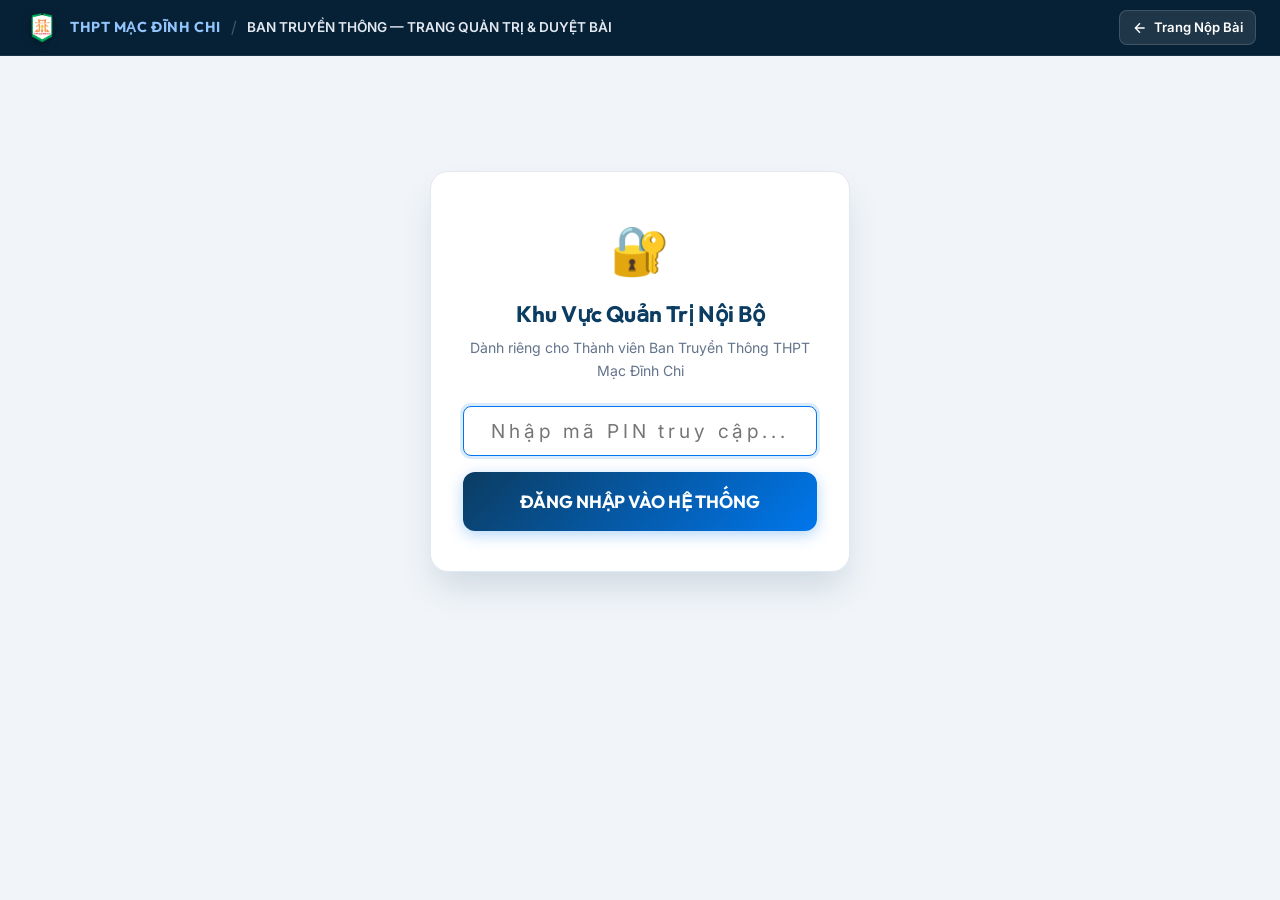
==== admin.html @ db074f3e "feat: nâng cấp bộ phân hệ Super Admin (Báo cáo thi đua tổ bộ môn, xuất Excel CSV, quản lý tải đội ng" ====
<!DOCTYPE html>
<html lang="vi">
<head>
  <meta charset="UTF-8">
  <meta name="viewport" content="width=device-width, initial-scale=1.0">
  <title>Quản Trị &amp; Kiểm Duyệt | Ban Truyền Thông THPT Mạc Đĩnh Chi</title>
  <meta name="description" content="Hệ thống quản lý, phân công và kiểm duyệt bài truyền thông trường THPT Mạc Đĩnh Chi">
  
  <!-- Google Fonts -->
  <link rel="preconnect" href="https://fonts.googleapis.com">
  <link rel="preconnect" href="https://fonts.gstatic.com" crossorigin>
  <link href="https://fonts.googleapis.com/css2?family=Inter:wght@400;500;600;700&family=Outfit:wght@500;600;700;800&display=swap" rel="stylesheet">
  
  <!-- Favicon -->
  <link rel="icon" type="image/png" href="LOGO.png">
  
  <!-- Stylesheet -->
  <link rel="stylesheet" href="css/style.css">
</head>
<body class="admin-body">

  <!-- Top Navigation Bar -->
  <nav class="top-nav-bar admin-nav">
    <div class="nav-container admin-nav-container">
      <div class="nav-brand-group">
        <img src="LOGO.png" alt="Logo THPT Mạc Đĩnh Chi" class="nav-logo">
        <span class="nav-school">THPT MẠC ĐĨNH CHI</span>
        <span class="nav-divider">/</span>
        <span class="nav-app-name">BAN TRUYỀN THÔNG — TRANG QUẢN TRỊ &amp; DUYỆT BÀI</span>
      </div>

      <div class="nav-actions">
        <div id="roleBadgeContainer" class="nav-role-badge"></div>
        <a href="index.html" class="nav-link-btn">
          <svg width="16" height="16" viewBox="0 0 24 24" fill="none" stroke="currentColor" stroke-width="2">
            <path d="M19 12H5M12 19l-7-7 7-7"/>
          </svg>
          <span>Trang Nộp Bài</span>
        </a>
        <button type="button" id="btnLogout" class="btn-logout" onclick="logoutAdmin()" style="display: none;">
          Đăng xuất
        </button>
      </div>
    </div>
  </nav>

  <!-- MÀN HÌNH KHÓA BẢO MẬT (PIN CODE) -->
  <div id="pinScreen" class="pin-screen">
    <div class="pin-card">
      <div class="pin-icon">🔐</div>
      <h2 class="pin-title">Khu Vực Quản Trị Nội Bộ</h2>
      <p class="pin-desc">Dành riêng cho Thành viên Ban Truyền Thông THPT Mạc Đĩnh Chi</p>
      
      <form id="pinForm" onsubmit="handlePinSubmit(event)">
        <div class="form-group">
          <input type="password" id="pinInput" class="custom-input pin-input" 
                 placeholder="Nhập mã PIN truy cập..." autofocus required>
        </div>
        <button type="submit" class="btn-primary" style="margin-top: 10px;">
          ĐĂNG NHẬP VÀO HỆ THỐNG
        </button>
      </form>
      <p id="pinError" class="pin-error" style="display: none;">Mã PIN không chính xác. Vui lòng thử lại!</p>
    </div>
  </div>

  <!-- MÀN HÌNH DASHBOARD QUẢN TRỊ (HIỆN KHI ĐÃ ĐĂNG NHẬP) -->
  <main id="adminDashboard" class="admin-main" style="display: none;">
    
    <!-- Thanh Chuyển Tab Phân Hệ Quản Trị (Super Admin Tabs) -->
    <div class="admin-header-bar">
      <div class="admin-welcome-box">
        <div class="admin-user-info">
          <span id="adminWelcomeTitle" class="admin-welcome-title">CHÀO MỪNG BAN QUẢN TRỊ BTT</span>
          <span id="adminWelcomeDesc" class="admin-welcome-desc">Hệ thống điều hành truyền thông nội bộ trường THPT Mạc Đĩnh Chi</span>
        </div>
      </div>

      <nav class="admin-tab-nav" aria-label="Các phân hệ quản trị">
        <button type="button" class="admin-tab-pill active" id="tabBtnTickets" onclick="switchAdminTab('tickets')">
          📋 Quản Lý Duyệt Bài
        </button>
        <button type="button" class="admin-tab-pill" id="tabBtnAnalytics" onclick="switchAdminTab('analytics')">
          📊 Báo Cáo &amp; Thi Đua Tổ Bộ Môn
        </button>
        <button type="button" class="admin-tab-pill" id="tabBtnTeam" onclick="switchAdminTab('team')">
          👥 Đội Ngũ BTT &amp; Phân Công
        </button>
        <button type="button" class="admin-tab-pill" id="tabBtnAudit" onclick="switchAdminTab('audit')">
          🛡️ Nhật Ký &amp; Sao Lưu Dữ Liệu
        </button>
      </nav>
    </div>

    <!-- VIEW 1: QUẢN LÝ BÀI VIẾT (TICKETS) -->
    <div id="viewTickets" class="admin-tab-view active">
      <!-- Header Thống Kê (Metric Cards) -->
      <section class="metrics-grid">
      <div class="metric-card">
        <div class="metric-icon bg-blue">📥</div>
        <div class="metric-data">
          <span class="metric-value" id="statTotal">0</span>
          <span class="metric-label">Tổng bài tiếp nhận</span>
        </div>
      </div>

      <div class="metric-card">
        <div class="metric-icon bg-amber">⏳</div>
        <div class="metric-data">
          <span class="metric-value" id="statReceived">0</span>
          <span class="metric-label">Mới nhận / Chờ duyệt</span>
        </div>
      </div>

      <div class="metric-card">
        <div class="metric-icon bg-red">⚠️</div>
        <div class="metric-data">
          <span class="metric-value" id="statRevision">0</span>
          <span class="metric-label">Yêu cầu sửa đổi</span>
        </div>
      </div>

      <div class="metric-card">
        <div class="metric-icon bg-green">✅</div>
        <div class="metric-data">
          <span class="metric-value" id="statApproved">0</span>
          <span class="metric-label">Đã duyệt / Đã đăng</span>
        </div>
      </div>
    </section>

    <!-- Toolbar: Tìm kiếm, Bộ lọc & Nút làm mới -->
    <section class="admin-toolbar">
      <div class="search-box">
        <svg width="18" height="18" viewBox="0 0 24 24" fill="none" stroke="currentColor" stroke-width="2">
          <circle cx="11" cy="11" r="8"></circle>
          <line x1="21" y1="21" x2="16.65" y2="16.65"></line>
        </svg>
        <input type="text" id="searchInput" class="search-input" 
               placeholder="Tìm kiếm theo mã bài (TT-...), tiêu đề sự kiện, người nộp..." 
               oninput="filterTickets()">
      </div>

      <div class="filter-group">
        <!-- Lọc trạng thái -->
        <select id="filterStatus" class="filter-select" onchange="filterTickets()">
          <option value="">Tất cả trạng thái</option>
          <option value="MỚI NHẬN">Mới nhận</option>
          <option value="ĐÃ PHÂN CÔNG">Đã phân công</option>
          <option value="ĐANG DUYỆT">Đang duyệt</option>
          <option value="YÊU CẦU">Yêu cầu chỉnh sửa</option>
          <option value="ĐÃ SỬA">Đã sửa – chờ duyệt</option>
          <option value="ĐÃ DUYỆT">Đã duyệt</option>
          <option value="ĐÃ LÊN LỊCH">Đã lên lịch</option>
          <option value="ĐÃ ĐĂNG">Đã đăng</option>
          <option value="TẠM DỪNG">Tạm dừng – chờ xác minh</option>
        </select>

        <!-- Lọc người duyệt -->
        <select id="filterHandler" class="filter-select" onchange="filterTickets()">
          <option value="">Tất cả người duyệt</option>
        </select>

        <!-- Nút Refresh -->
        <button type="button" class="btn-refresh" onclick="fetchTickets(true)" title="Tải lại dữ liệu">
          <svg width="16" height="16" viewBox="0 0 24 24" fill="none" stroke="currentColor" stroke-width="2">
            <polyline points="23 4 23 10 17 10"></polyline>
            <polyline points="1 20 1 14 7 14"></polyline>
            <path d="M3.51 9a9 9 0 0 1 14.85-3.36L23 10M1 14l4.64 4.36A9 9 0 0 0 20.49 15"></path>
          </svg>
          <span>Làm mới</span>
        </button>
      </div>
    </section>

    <!-- Bảng danh sách bài viết -->
    <section class="table-container">
      <div id="loadingIndicator" class="loading-state">
        <div class="spinner large"></div>
        <p>Đang tải dữ liệu từ Google Sheets Master Tracker...</p>
      </div>

      <div id="emptyState" class="empty-state" style="display: none;">
        <span class="empty-icon">📂</span>
        <h3>Không tìm thấy bài viết nào</h3>
        <p>Thử đổi từ khóa tìm kiếm hoặc bấm làm mới dữ liệu.</p>
      </div>

      <table id="ticketsTable" class="admin-table" style="display: none;">
        <thead>
          <tr>
            <th>MÃ BÀI</th>
            <th>NGÀY TIẾP NHẬN</th>
            <th>TỔ / ĐƠN VỊ NỘP</th>
            <th>TIÊU ĐỀ SỰ KIỆN</th>
            <th>NGƯỜI DUYỆT (BTT)</th>
            <th>TRẠNG THÁI</th>
            <th>LẦN SỬA</th>
            <th>THAO TÁC</th>
          </tr>
        </thead>
        <tbody id="ticketsTbody">
          <!-- Dữ liệu render động bằng Javascript -->
        </tbody>
      </table>
    </section>
    </div><!-- Kết thúc #viewTickets -->

    <!-- VIEW 2: BÁO CÁO & THI ĐUA TỔ CHUYÊN MÔN -->
    <section id="viewAnalytics" class="admin-tab-view" style="display: none;">
      <div class="view-header-bar">
        <div>
          <h2 class="view-heading">📊 Thống Kê &amp; Xếp Hạng Thi Đua Truyền Thông Các Tổ Chuyên Môn</h2>
          <p class="view-subheading">Tổng hợp thời gian thực phục vụ xếp loại thi đua tổ bộ môn và báo cáo Ban Giám Hiệu</p>
        </div>
        <div class="view-actions-group">
          <button type="button" class="btn-action-primary" onclick="exportTicketsToCSV()">
            📥 Xuất Báo Cáo Excel (CSV)
          </button>
          <button type="button" class="btn-action-outline" onclick="printAnalyticsReport()">
            🖨️ In Báo Cáo / Xuất PDF
          </button>
        </div>
      </div>

      <!-- KPI Summary Cards -->
      <div class="analytics-kpi-grid">
        <div class="kpi-card">
          <span class="kpi-icon">🏆</span>
          <div class="kpi-body">
            <span class="kpi-title">Đơn Vị Nộp Nhiều Nhất</span>
            <span id="kpiTopDept" class="kpi-number">-</span>
            <span id="kpiTopDeptCount" class="kpi-sub">- bài viết</span>
          </div>
        </div>
        <div class="kpi-card">
          <span class="kpi-icon">⚡</span>
          <div class="kpi-body">
            <span class="kpi-title">Tỷ Lệ Duyệt Thành Công</span>
            <span id="kpiApprovalRate" class="kpi-number">0%</span>
            <span class="kpi-sub">Đã duyệt &amp; Đã đăng</span>
          </div>
        </div>
        <div class="kpi-card">
          <span class="kpi-icon">⚠️</span>
          <div class="kpi-body">
            <span class="kpi-title">Tỷ Lệ Cần Sửa Đổi</span>
            <span id="kpiRevisionRate" class="kpi-number">0%</span>
            <span class="kpi-sub">Yêu cầu hoàn thiện lại</span>
          </div>
        </div>
        <div class="kpi-card">
          <span class="kpi-icon">🏫</span>
          <div class="kpi-body">
            <span class="kpi-title">Đơn Vị Đã Tham Gia</span>
            <span id="kpiActiveDepts" class="kpi-number">0 / 27</span>
            <span class="kpi-sub">Tổ bộ môn &amp; CLB</span>
          </div>
        </div>
      </div>

      <!-- Bảng Xếp Hạng Thi Đua Tổ Chuyên Môn -->
      <div class="table-container" style="margin-top: 1.5rem;">
        <div class="table-card-header">
          <h3 class="table-card-title">Bảng Xếp Hạng Đóng Góp Bài Viết Theo Tổ Bộ Môn &amp; Câu Lạc Bộ</h3>
          <span class="text-sm text-muted">Cập nhật tự động từ Master Tracker Google Sheets</span>
        </div>
        <table class="admin-table">
          <thead>
            <tr>
              <th style="width: 70px; text-align: center;">HẠNG</th>
              <th>TỔ CHUYÊN MÔN / ĐƠN VỊ / CLB</th>
              <th style="text-align: center;">TỔNG BÀI</th>
              <th style="text-align: center;">ĐÃ DUYỆT</th>
              <th style="text-align: center;">ĐANG DUYỆT</th>
              <th style="text-align: center;">CẦN SỬA</th>
              <th style="width: 220px;">TỶ TRỌNG ĐÓNG GÓP</th>
              <th style="text-align: center;">ĐÁNH GIÁ THI ĐUA</th>
            </tr>
          </thead>
          <tbody id="rankingTbody">
            <!-- Render động bằng JavaScript -->
          </tbody>
        </table>
      </div>
    </section>

    <!-- VIEW 3: ĐỘI NGŨ BTT & CÂN BẰNG TẢI (WORKLOAD) -->
    <section id="viewTeam" class="admin-tab-view" style="display: none;">
      <div class="view-header-bar">
        <div>
          <h2 class="view-heading">👥 Đội Ngũ Kiểm Duyệt &amp; Cân Bằng Tải Phân Công (BTT)</h2>
          <p class="view-subheading">Theo dõi số lượng bài viết đang thụ lý của 12 thành viên trong Ban Truyền Thông MDC</p>
        </div>
      </div>

      <div id="teamGrid" class="team-cards-grid">
        <!-- Render động bằng JavaScript -->
      </div>
    </section>

    <!-- VIEW 4: NHẬT KÝ HỆ THỐNG & AN TOÀN DỮ LIỆU -->
    <section id="viewAudit" class="admin-tab-view" style="display: none;">
      <div class="view-header-bar">
        <div>
          <h2 class="view-heading">🛡️ Trung Tâm Giám Sát Nhật Ký &amp; An Toàn Dữ Liệu</h2>
          <p class="view-subheading">Ghi nhận lịch sử thao tác kiểm duyệt và công cụ sao lưu dự phòng toàn bộ cơ sở dữ liệu</p>
        </div>
        <div class="view-actions-group">
          <button type="button" class="btn-action-primary" onclick="exportDatabaseJSON()">
            💾 Tải Toàn Bộ Database (JSON Backup)
          </button>
          <button type="button" class="btn-action-outline" onclick="clearAuditLogs()">
            🗑️ Xóa Nhật Ký Cũ
          </button>
        </div>
      </div>

      <div class="audit-info-banner">
        <span class="banner-icon">💡</span>
        <div class="banner-text">
          <strong>An toàn dữ liệu 100%:</strong> Toàn bộ dữ liệu bài viết và tệp đính kèm được tự động lưu trữ trên Google Drive &amp; Google Sheets của nhà trường. Thầy Tín có thể bấm <strong>"Tải Toàn Bộ Database (JSON Backup)"</strong> bất kỳ lúc nào để lưu trữ bản snapshot ngoại tuyến về máy tính cá nhân.
        </div>
      </div>

      <div class="table-container" style="margin-top: 1.5rem;">
        <div class="table-card-header">
          <h3 class="table-card-title">Nhật Ký Thao Tác Hệ Thống (Audit Trail)</h3>
          <span class="text-sm text-muted">Lưu vết các hành động duyệt bài, phân công và gửi email phản hồi</span>
        </div>
        <table class="admin-table">
          <thead>
            <tr>
              <th style="width: 170px;">THỜI GIAN</th>
              <th style="width: 170px;">NGƯỜI THAO TÁC</th>
              <th style="width: 190px;">HÀNH ĐỘNG</th>
              <th style="width: 140px;">MÃ BÀI</th>
              <th>CHI TIẾT THAO TÁC</th>
            </tr>
          </thead>
          <tbody id="auditTbody">
            <!-- Render động bằng JavaScript -->
          </tbody>
        </table>
      </div>
    </section>

  </main>

  <!-- MODAL / DRAWER CHI TIẾT & KIỂM DUYỆT BÀI -->
  <div id="reviewModal" class="modal-overlay" style="display: none;">
    <div class="modal-card review-modal-card">
      <div class="modal-header">
        <div class="modal-title-group">
          <span id="modalTicketCode" class="modal-ticket-badge">TT-2026-0001</span>
          <h2 id="modalEventName" class="modal-review-title">Tiêu đề bài viết</h2>
        </div>
        <button type="button" class="btn-close-modal" onclick="closeReviewModal()">&times;</button>
      </div>

      <div class="review-modal-body">
        
        <!-- Cột trái: Thông tin bài nộp -->
        <div class="review-col info-col">
          <h3 class="col-heading">Thông Tin Bài Nộp</h3>
          
          <div class="info-item">
            <span class="info-label">Tổ / Đơn vị:</span>
            <span id="infoDept" class="info-value">Tổ Toán</span>
          </div>

          <div class="info-item">
            <span class="info-label">Người nộp:</span>
            <span id="infoSubmitter" class="info-value">Thầy Đoàn Minh Tâm</span>
          </div>

          <div class="info-item">
            <span class="info-label">Liên hệ:</span>
            <span id="infoContact" class="info-value">090xxxxxxx • email@...</span>
          </div>

          <div class="info-item">
            <span class="info-label">Phân loại:</span>
            <span id="infoCategory" class="info-value">Hoạt động chuyên môn</span>
          </div>

          <div class="info-item">
            <span class="info-label">Ngày nộp:</span>
            <span id="infoTimestamp" class="info-value">2026-09-23 08:30</span>
          </div>

          <!-- Nút mở Folder Drive -->
          <div class="drive-access-card">
            <span class="drive-card-title">📁 Kho Tư Liệu (Google Drive):</span>
            <a id="linkDriveFolder" href="#" target="_blank" class="btn-drive-open">
              MỞ THƯ MỤC DRIVE CỦA BÀI VIẾT ↗
            </a>
          </div>

          <!-- Caption đề xuất -->
          <div class="caption-view-box">
            <div class="caption-header">
              <span class="caption-title">Nội dung Caption đề xuất:</span>
              <button type="button" class="btn-copy-sm" onclick="copyCaptionText()">Sao chép</button>
            </div>
            <textarea id="infoCaption" class="caption-display" readonly></textarea>
          </div>
        </div>

        <!-- Cột phải: Form cập nhật của Ban Truyền Thông -->
        <div class="review-col action-col">
          <h3 class="col-heading">Cập Nhật Trạng Thái &amp; Phân Công (BTT)</h3>
          
          <form id="updateTicketForm" onsubmit="handleUpdateTicket(event)">
            <!-- Phân công người duyệt -->
            <div class="form-group">
              <label for="updateHandler" class="input-label">Người Phụ Trách Kiểm Duyệt (BTT)</label>
              <select id="updateHandler" class="custom-select">
                <option value="">-- Chưa phân công --</option>
              </select>
            </div>

            <!-- Cập nhật trạng thái -->
            <div class="form-group">
              <label for="updateStatus" class="input-label">Trạng Thái Quy Trình</label>
              <select id="updateStatus" class="custom-select" onchange="handleStatusChangeInModal()">
                <option value="MỚI NHẬN">MỚI NHẬN</option>
                <option value="ĐÃ PHÂN CÔNG">ĐÃ PHÂN CÔNG</option>
                <option value="ĐANG DUYỆT">ĐANG DUYỆT</option>
                <option value="YÊU CẦU CHỈNH SỬA">YÊU CẦU CHỈNH SỬA</option>
                <option value="ĐÃ SỬA – CHỜ DUYỆT">ĐÃ SỬA – CHỜ DUYỆT</option>
                <option value="ĐÃ DUYỆT">ĐÃ DUYỆT</option>
                <option value="ĐÃ LÊN LỊCH">ĐÃ LÊN LỊCH</option>
                <option value="ĐÃ ĐĂNG">ĐÃ ĐĂNG</option>
                <option value="TẠM DỪNG – CHỜ XÁC MINH">TẠM DỪNG – CHỜ XÁC MINH</option>
              </select>
            </div>

            <!-- Cảnh báo sửa đổi nếu > 2 lần -->
            <div id="revisionAlert" class="revision-alert" style="display: none;">
              ⚠️ <strong>Cảnh báo:</strong> Bài viết này đã sửa đổi <span id="revCountNum">0</span> lần. Theo quy chế BTT: nếu sửa quá 2 lần sẽ tính Không đảm bảo chất lượng!
            </div>

            <!-- Lý do yêu cầu sửa / Ghi chú phản hồi -->
            <div class="form-group">
              <label for="updateFeedback" class="input-label">Ghi Chú Phản Hồi / Nhận Xét (Gửi người nộp)</label>
              <textarea id="updateFeedback" rows="3" class="custom-textarea" 
                        placeholder="Nhập nội dung phản hồi, các điểm cần chỉnh sửa hoặc lời nhắn gửi giáo viên/học sinh..."></textarea>
            </div>

            <!-- Hộp tùy chọn Tự động gửi Email trực tiếp từ Web -->
            <div class="email-action-box">
              <div class="email-toggle-header">
                <label class="email-checkbox-label" for="chkSendEmail">
                  <input type="checkbox" id="chkSendEmail" checked>
                  <span>Tự động gửi email thông báo khi lưu</span>
                </label>
                <button type="button" id="btnSendDirectEmail" class="btn-send-email-direct" onclick="handleSendDirectEmail()">
                  ✉️ Gửi Email Ngay
                </button>
              </div>
              <div id="emailTargetInfo" class="email-target-info">
                Gửi tới: <strong id="previewSubmitterEmail">Đang kiểm tra email...</strong>
              </div>
            </div>

            <!-- Kênh xuất bản -->
            <div class="form-group">
              <label for="updateChannel" class="input-label">Kênh Xuất Bản</label>
              <input type="text" id="updateChannel" class="custom-input" placeholder="Fanpage THPT Mạc Đĩnh Chi, Web trường...">
            </div>

            <!-- Link bài đăng (sau khi đăng) -->
            <div class="form-group">
              <label for="updatePostUrl" class="input-label">Link Bài Đăng Thực Tế (Nếu đã đăng)</label>
              <input type="url" id="updatePostUrl" class="custom-input" placeholder="https://facebook.com/...">
            </div>

            <div class="modal-footer-btns">
              <button type="submit" id="btnSaveUpdate" class="btn-primary">
                <span id="btnSaveText">LƯU CẬP NHẬT DỮ LIỆU</span>
                <div id="saveSpinner" class="spinner" style="display: none;"></div>
              </button>
              <button type="button" class="btn-secondary" onclick="closeReviewModal()">Đóng</button>
            </div>
          </form>
        </div>

      </div>
    </div>
  </div>

  <!-- Scripts -->
  <script src="js/config.js"></script>
  <script src="js/admin.js"></script>
</body>
</html>
---- css/style.css ----
/* ==========================================================================
   HỆ THỐNG TRUYỀN THÔNG NỘI BỘ - THPT MẠC ĐĨNH CHI
   Design System & Styling
   ========================================================================== */

:root {
  --primary-color: #0b3c61;
  --primary-hover: #072a45;
  --secondary-color: #0077ed;
  --accent-gold: #e5a93c;
  --accent-gold-light: #fff8e6;
  
  --bg-gradient: linear-gradient(135deg, #f4f7fb 0%, #e9eef5 100%);
  --surface-card: #ffffff;
  --surface-subtle: #f8fafc;
  --border-color: #e2e8f0;
  --border-focus: #0077ed;
  
  --text-main: #1e293b;
  --text-muted: #64748b;
  --text-white: #ffffff;
  
  --success-color: #10b981;
  --success-bg: #ecfdf5;
  --danger-color: #ef4444;
  
  --shadow-sm: 0 1px 3px rgba(0, 0, 0, 0.05);
  --shadow-md: 0 4px 6px -1px rgba(0, 0, 0, 0.08), 0 2px 4px -2px rgba(0, 0, 0, 0.05);
  --shadow-lg: 0 10px 25px -3px rgba(11, 60, 97, 0.1), 0 4px 6px -4px rgba(11, 60, 97, 0.05);
  --shadow-xl: 0 20px 35px -5px rgba(11, 60, 97, 0.15);
  
  --radius-sm: 8px;
  --radius-md: 12px;
  --radius-lg: 18px;
  --radius-full: 9999px;
  
  --transition: all 0.25s cubic-bezier(0.4, 0, 0.2, 1);
}

/* Reset & Base */
*, *::before, *::after {
  box-sizing: border-box;
  margin: 0;
  padding: 0;
}

body {
  font-family: 'Inter', -apple-system, BlinkMacSystemFont, sans-serif;
  background: var(--bg-gradient);
  color: var(--text-main);
  line-height: 1.6;
  min-height: 100vh;
  display: flex;
  flex-direction: column;
}

/* ==========================================================================
   Header / Hero Banner
   ========================================================================== */
.hero-header {
  background: linear-gradient(135deg, #072a45 0%, #0b3c61 50%, #115383 100%);
  color: var(--text-white);
  padding: 3rem 1.5rem 4rem;
  text-align: center;
  position: relative;
  overflow: hidden;
  box-shadow: 0 4px 20px rgba(7, 42, 69, 0.25);
}

.hero-header::after {
  content: "";
  position: absolute;
  bottom: 0;
  left: 0;
  right: 0;
  height: 24px;
  background: #f4f7fb;
  border-radius: 24px 24px 0 0;
}

.header-container {
  max-width: 800px;
  margin: 0 auto;
  position: relative;
  z-index: 1;
}

.brand-badge {
  display: inline-flex;
  align-items: center;
  gap: 8px;
  background: rgba(255, 255, 255, 0.12);
  backdrop-filter: blur(8px);
  padding: 6px 16px;
  border-radius: var(--radius-full);
  font-size: 0.8rem;
  font-weight: 600;
  letter-spacing: 0.05em;
  color: #fce7b2;
  margin-bottom: 1rem;
  border: 1px solid rgba(255, 255, 255, 0.15);
}

.pulse-dot {
  width: 8px;
  height: 8px;
  background: #10b981;
  border-radius: 50%;
  box-shadow: 0 0 0 0 rgba(16, 185, 129, 0.7);
  animation: pulseAnimation 2s infinite;
}

@keyframes pulseAnimation {
  0% { transform: scale(0.95); box-shadow: 0 0 0 0 rgba(16, 185, 129, 0.7); }
  70% { transform: scale(1); box-shadow: 0 0 0 8px rgba(16, 185, 129, 0); }
  100% { transform: scale(0.95); box-shadow: 0 0 0 0 rgba(16, 185, 129, 0); }
}

.school-title {
  font-family: 'Outfit', sans-serif;
  font-size: 2.2rem;
  font-weight: 800;
  letter-spacing: -0.02em;
  margin-bottom: 0.4rem;
  text-shadow: 0 2px 4px rgba(0,0,0,0.2);
}

.portal-subtitle {
  font-size: 1.15rem;
  font-weight: 500;
  opacity: 0.95;
  margin-bottom: 0.8rem;
  color: #e0ecf8;
}

.motto-tag {
  display: inline-block;
  font-size: 0.9rem;
  font-weight: 600;
  color: var(--accent-gold);
  background: rgba(0, 0, 0, 0.2);
  padding: 4px 14px;
  border-radius: var(--radius-full);
}

/* ==========================================================================
   Main Form Container
   ========================================================================== */
.main-content {
  flex: 1;
  max-width: 840px;
  width: 100%;
  margin: -1.5rem auto 3rem;
  padding: 0 1rem;
  position: relative;
  z-index: 2;
}

.form-wrapper {
  display: flex;
  flex-direction: column;
  gap: 1.5rem;
}

/* Role Selector (Segmented control) */
.role-selector-card {
  background: var(--surface-card);
  border-radius: var(--radius-lg);
  padding: 1.25rem 1.5rem;
  box-shadow: var(--shadow-lg);
  border: 1px solid var(--border-color);
}

.section-label {
  display: block;
  font-size: 0.75rem;
  font-weight: 700;
  letter-spacing: 0.06em;
  color: var(--text-muted);
  margin-bottom: 0.75rem;
}

.segmented-control {
  display: grid;
  grid-template-columns: 1fr 1fr;
  gap: 12px;
}

.tab-btn {
  display: flex;
  align-items: center;
  gap: 12px;
  padding: 1rem 1.25rem;
  background: var(--surface-subtle);
  border: 2px solid transparent;
  border-radius: var(--radius-md);
  cursor: pointer;
  transition: var(--transition);
  text-align: left;
}

.tab-btn:hover {
  background: #edf2f7;
  transform: translateY(-1px);
}

.tab-btn.active {
  background: #eef6fc;
  border-color: var(--secondary-color);
  box-shadow: 0 4px 12px rgba(0, 119, 237, 0.15);
}

.tab-icon {
  font-size: 1.8rem;
  line-height: 1;
}

.tab-info {
  display: flex;
  flex-direction: column;
}

.tab-title {
  font-family: 'Outfit', sans-serif;
  font-weight: 700;
  font-size: 1rem;
  color: var(--primary-color);
}

.tab-desc {
  font-size: 0.8rem;
  color: var(--text-muted);
}

/* Main Form Elements */
.submission-form {
  display: flex;
  flex-direction: column;
  gap: 1.5rem;
}

.form-section {
  background: var(--surface-card);
  border-radius: var(--radius-lg);
  padding: 2rem;
  box-shadow: var(--shadow-md);
  border: 1px solid var(--border-color);
}

.legend-title {
  display: flex;
  align-items: center;
  gap: 10px;
  font-family: 'Outfit', sans-serif;
  font-size: 1.2rem;
  font-weight: 700;
  color: var(--primary-color);
  margin-bottom: 1.5rem;
  width: 100%;
  border-bottom: 2px solid var(--border-color);
  padding-bottom: 0.75rem;
}

.step-num {
  width: 28px;
  height: 28px;
  background: var(--secondary-color);
  color: var(--text-white);
  border-radius: 50%;
  display: flex;
  align-items: center;
  justify-content: center;
  font-size: 0.9rem;
  font-weight: 700;
}

.form-grid {
  display: grid;
  gap: 1.25rem;
}

.grid-2 {
  grid-template-columns: 1fr 1fr;
}

.form-group {
  display: flex;
  flex-direction: column;
  gap: 6px;
  margin-bottom: 1rem;
}

.form-group:last-child {
  margin-bottom: 0;
}

.input-label {
  font-size: 0.88rem;
  font-weight: 600;
  color: #334155;
}

.input-label.required::after {
  content: " *";
  color: var(--danger-color);
}

.label-row {
  display: flex;
  justify-content: space-between;
  align-items: baseline;
}

.help-hint {
  font-size: 0.78rem;
  color: var(--text-muted);
  font-style: italic;
}

.custom-input,
.custom-select,
.custom-textarea {
  width: 100%;
  padding: 0.75rem 1rem;
  font-size: 0.95rem;
  font-family: inherit;
  border: 1.5px solid var(--border-color);
  border-radius: var(--radius-sm);
  background: var(--surface-card);
  color: var(--text-main);
  transition: var(--transition);
}

.custom-input:focus,
.custom-select:focus,
.custom-textarea:focus {
  outline: none;
  border-color: var(--secondary-color);
  box-shadow: 0 0 0 3px rgba(0, 119, 237, 0.15);
}

.custom-textarea {
  resize: vertical;
  min-height: 110px;
}

/* ==========================================================================
   Upload Area (Drag & Drop)
   ========================================================================== */
.drop-zone {
  border: 2px dashed #93c5fd;
  background: #f8fafc;
  border-radius: var(--radius-md);
  padding: 2.5rem 1.5rem;
  text-align: center;
  cursor: pointer;
  transition: var(--transition);
}

.drop-zone:hover,
.drop-zone.dragover {
  border-color: var(--secondary-color);
  background: #eff6ff;
  transform: scale(1.005);
}

.drop-icon {
  color: var(--secondary-color);
  margin-bottom: 0.75rem;
}

.drop-title {
  font-family: 'Outfit', sans-serif;
  font-size: 1.1rem;
  font-weight: 700;
  color: var(--primary-color);
  margin-bottom: 0.25rem;
}

.drop-subtitle {
  font-size: 0.9rem;
  color: var(--text-muted);
  margin-bottom: 0.5rem;
}

.highlight-browse {
  color: var(--secondary-color);
  font-weight: 600;
  text-decoration: underline;
}

.drop-note {
  font-size: 0.8rem;
  color: #94a3b8;
}

/* File Previews */
.file-list-grid {
  display: grid;
  grid-template-columns: repeat(auto-fill, minmax(130px, 1fr));
  gap: 12px;
  margin-top: 1.25rem;
}

.file-preview-card {
  position: relative;
  background: var(--surface-card);
  border: 1px solid var(--border-color);
  border-radius: var(--radius-sm);
  padding: 8px;
  display: flex;
  flex-direction: column;
  align-items: center;
  text-align: center;
  box-shadow: var(--shadow-sm);
}

.file-thumbnail {
  width: 100%;
  height: 80px;
  object-fit: cover;
  border-radius: 4px;
  background: #f1f5f9;
}

.file-icon-placeholder {
  width: 100%;
  height: 80px;
  display: flex;
  align-items: center;
  justify-content: center;
  background: #f1f5f9;
  border-radius: 4px;
  font-size: 1.8rem;
}

.file-name-truncate {
  font-size: 0.75rem;
  font-weight: 600;
  margin-top: 6px;
  width: 100%;
  white-space: nowrap;
  overflow: hidden;
  text-overflow: ellipsis;
}

.file-size-tag {
  font-size: 0.68rem;
  color: var(--text-muted);
}

.btn-remove-file {
  position: absolute;
  top: -6px;
  right: -6px;
  width: 22px;
  height: 22px;
  background: var(--danger-color);
  color: white;
  border: none;
  border-radius: 50%;
  cursor: pointer;
  display: flex;
  align-items: center;
  justify-content: center;
  font-size: 12px;
  font-weight: bold;
  box-shadow: var(--shadow-sm);
  transition: var(--transition);
}

.btn-remove-file:hover {
  transform: scale(1.15);
}

/* ==========================================================================
   Submit Button & Action
   ========================================================================== */
.submit-wrapper {
  text-align: center;
  margin-top: 0.5rem;
}

.btn-primary {
  width: 100%;
  padding: 1.1rem 2rem;
  background: linear-gradient(135deg, #0b3c61 0%, #0077ed 100%);
  color: var(--text-white);
  border: none;
  border-radius: var(--radius-md);
  font-family: 'Outfit', sans-serif;
  font-size: 1.1rem;
  font-weight: 700;
  cursor: pointer;
  box-shadow: 0 4px 15px rgba(0, 119, 237, 0.3);
  transition: var(--transition);
  display: flex;
  align-items: center;
  justify-content: center;
  gap: 10px;
}

.btn-primary:hover {
  background: linear-gradient(135deg, #072a45 0%, #005bb5 100%);
  transform: translateY(-2px);
  box-shadow: 0 8px 25px rgba(0, 119, 237, 0.4);
}

.btn-primary:active {
  transform: translateY(0);
}

.submit-disclaimer {
  font-size: 0.8rem;
  color: var(--text-muted);
  margin-top: 0.75rem;
}

/* ==========================================================================
   Modals (Success & Progress)
   ========================================================================== */
.modal-overlay {
  position: fixed;
  top: 0;
  left: 0;
  right: 0;
  bottom: 0;
  background: rgba(15, 23, 42, 0.7);
  backdrop-filter: blur(6px);
  display: flex;
  align-items: center;
  justify-content: center;
  z-index: 999;
  padding: 1rem;
  animation: fadeIn 0.3s ease;
}

.modal-card {
  background: var(--surface-card);
  border-radius: var(--radius-lg);
  max-width: 520px;
  width: 100%;
  padding: 2.5rem 2rem;
  text-align: center;
  box-shadow: var(--shadow-xl);
  animation: slideUp 0.3s ease;
}

@keyframes fadeIn {
  from { opacity: 0; }
  to { opacity: 1; }
}

@keyframes slideUp {
  from { transform: translateY(20px); opacity: 0; }
  to { transform: translateY(0); opacity: 1; }
}

/* Checkmark Animation */
.success-icon-wrap {
  width: 68px;
  height: 68px;
  margin: 0 auto 1.25rem;
}

.checkmark {
  width: 68px;
  height: 68px;
  border-radius: 50%;
  display: block;
  stroke-width: 3;
  stroke: var(--success-color);
  stroke-miterlimit: 10;
  box-shadow: inset 0 0 0 var(--success-color);
  animation: fill .4s ease-in-out .4s forwards, scale .3s ease-in-out .9s both;
}

.checkmark-circle {
  stroke-dasharray: 166;
  stroke-dashoffset: 166;
  stroke-width: 3;
  stroke-miterlimit: 10;
  stroke: var(--success-color);
  fill: none;
  animation: stroke 0.6s cubic-bezier(0.65, 0, 0.45, 1) forwards;
}

.checkmark-check {
  transform-origin: 50% 50%;
  stroke-dasharray: 48;
  stroke-dashoffset: 48;
  animation: stroke 0.3s cubic-bezier(0.65, 0, 0.45, 1) 0.8s forwards;
}

@keyframes stroke { 100% { stroke-dashoffset: 0; } }
@keyframes scale { 0%, 100% { transform: none; } 50% { transform: scale3d(1.1, 1.1, 1); } }
@keyframes fill { 100% { box-shadow: inset 0 0 0 30px #ecfdf5; } }

.modal-title {
  font-family: 'Outfit', sans-serif;
  font-size: 1.6rem;
  font-weight: 800;
  color: var(--primary-color);
  margin-bottom: 0.5rem;
}

.modal-desc {
  font-size: 0.95rem;
  color: var(--text-muted);
  margin-bottom: 1.5rem;
}

/* Ticket Card in Modal */
.ticket-badge-card {
  background: linear-gradient(135deg, #f0f7ff 0%, #e0effe 100%);
  border: 2px dashed #93c5fd;
  border-radius: var(--radius-md);
  padding: 1.25rem;
  margin-bottom: 1.5rem;
}

.ticket-label {
  display: block;
  font-size: 0.75rem;
  font-weight: 700;
  letter-spacing: 0.08em;
  color: #0369a1;
  margin-bottom: 6px;
}

.ticket-code-row {
  display: flex;
  align-items: center;
  justify-content: center;
  gap: 12px;
}

.ticket-code {
  font-family: 'Outfit', sans-serif;
  font-size: 1.8rem;
  font-weight: 800;
  color: #0b3c61;
  letter-spacing: 0.04em;
}

.btn-copy {
  display: inline-flex;
  align-items: center;
  gap: 6px;
  background: var(--surface-card);
  border: 1px solid #93c5fd;
  border-radius: var(--radius-sm);
  padding: 6px 12px;
  font-size: 0.8rem;
  font-weight: 600;
  color: #0284c7;
  cursor: pointer;
  transition: var(--transition);
}

.btn-copy:hover {
  background: #e0f2fe;
}

.ticket-instruction {
  font-size: 0.78rem;
  color: var(--text-muted);
  margin-top: 8px;
}

/* Summary Details */
.summary-details {
  background: var(--surface-subtle);
  border-radius: var(--radius-sm);
  padding: 1rem;
  margin-bottom: 1.5rem;
  text-align: left;
}

.detail-row {
  display: flex;
  justify-content: space-between;
  padding: 6px 0;
  font-size: 0.88rem;
  border-bottom: 1px solid #f1f5f9;
}

.detail-row:last-child {
  border-bottom: none;
}

.detail-key {
  color: var(--text-muted);
}

.detail-val {
  font-weight: 600;
  color: var(--text-main);
}

.badge-status {
  background: #e0f2fe;
  color: #0369a1;
  padding: 2px 8px;
  border-radius: 4px;
  font-size: 0.8rem;
}

.link-drive {
  color: var(--secondary-color);
  text-decoration: none;
}

.link-drive:hover {
  text-decoration: underline;
}

.btn-secondary {
  width: 100%;
  padding: 0.9rem 1.5rem;
  background: var(--surface-subtle);
  border: 1.5px solid var(--border-color);
  border-radius: var(--radius-md);
  font-size: 0.95rem;
  font-weight: 600;
  color: var(--text-main);
  cursor: pointer;
  transition: var(--transition);
}

.btn-secondary:hover {
  background: #e2e8f0;
}

/* Progress Modal */
.progress-card {
  max-width: 440px;
}

.spinner {
  width: 24px;
  height: 24px;
  border: 3px solid rgba(255, 255, 255, 0.3);
  border-top-color: white;
  border-radius: 50%;
  animation: spin 0.8s linear infinite;
}

.spinner.large {
  width: 50px;
  height: 50px;
  border-width: 4px;
  border-color: #e2e8f0;
  border-top-color: var(--secondary-color);
  margin: 0 auto 1.5rem;
}

@keyframes spin {
  to { transform: rotate(360deg); }
}

.progress-title {
  font-family: 'Outfit', sans-serif;
  font-size: 1.2rem;
  font-weight: 700;
  color: var(--primary-color);
  margin-bottom: 0.4rem;
}

.progress-subtitle {
  font-size: 0.88rem;
  color: var(--text-muted);
  margin-bottom: 1.25rem;
}

.progress-bar-bg {
  width: 100%;
  height: 10px;
  background: #e2e8f0;
  border-radius: var(--radius-full);
  overflow: hidden;
  margin-bottom: 0.5rem;
}

.progress-bar-fill {
  height: 100%;
  background: linear-gradient(90deg, #0077ed, #10b981);
  border-radius: var(--radius-full);
  transition: width 0.3s ease;
}

.progress-percent {
  font-size: 0.85rem;
  font-weight: 700;
  color: var(--secondary-color);
}

/* ==========================================================================
   Footer
   ========================================================================== */
.site-footer {
  background: #072a45;
  color: #94a3b8;
  padding: 2rem 1rem;
  text-align: center;
  font-size: 0.85rem;
  margin-top: auto;
}

.footer-container {
  max-width: 800px;
  margin: 0 auto;
  display: flex;
  flex-direction: column;
  gap: 4px;
}

.site-footer strong {
  color: #f1f5f9;
}

.copyright {
  font-size: 0.75rem;
  color: #64748b;
  margin-top: 6px;
}

/* ==========================================================================
   Responsive Adjustments
   ========================================================================== */
@media (max-width: 640px) {
  .hero-header {
    padding: 2.2rem 1rem 3rem;
  }
  
  .school-title {
    font-size: 1.6rem;
  }
  
  .portal-subtitle {
    font-size: 0.98rem;
  }
  
  .segmented-control {
    grid-template-columns: 1fr;
  }
  
  .grid-2 {
    grid-template-columns: 1fr;
  }
  
  .form-section {
    padding: 1.25rem;
  }
  
  .drop-zone {
    padding: 1.8rem 1rem;
  }
}

/* ==========================================================================
   Top Navigation Bar
   ========================================================================== */
.top-nav-bar {
  background: #062035;
  color: #e2e8f0;
  border-bottom: 1px solid rgba(255, 255, 255, 0.08);
  padding: 0.6rem 1.5rem;
}

.nav-container {
  max-width: 1200px;
  margin: 0 auto;
  display: flex;
  justify-content: space-between;
  align-items: center;
}

.nav-brand-wrap {
  display: flex;
  align-items: center;
  gap: 10px;
}

.nav-logo {
  width: 36px;
  height: 36px;
  object-fit: contain;
  flex-shrink: 0;
  filter: drop-shadow(0 2px 4px rgba(0, 0, 0, 0.25));
}

.nav-school {
  font-family: 'Outfit', sans-serif;
  font-weight: 700;
  font-size: 0.9rem;
  letter-spacing: 0.04em;
  color: #93c5fd;
}

.nav-admin-btn, .nav-link-btn {
  display: inline-flex;
  align-items: center;
  gap: 6px;
  background: rgba(255, 255, 255, 0.1);
  color: #ffffff;
  padding: 6px 12px;
  border-radius: var(--radius-sm);
  font-size: 0.82rem;
  font-weight: 600;
  text-decoration: none;
  border: 1px solid rgba(255, 255, 255, 0.15);
  transition: var(--transition);
}

.nav-admin-btn:hover, .nav-link-btn:hover {
  background: rgba(255, 255, 255, 0.2);
  transform: translateY(-1px);
}

/* ==========================================================================
   Admin Dashboard Layout
   ========================================================================== */
.admin-body {
  background: #f1f5f9;
}

.admin-nav-container {
  max-width: 1300px;
}

.nav-brand-group {
  display: flex;
  align-items: center;
  gap: 10px;
}

.nav-divider {
  color: #475569;
}

.nav-app-name {
  font-size: 0.85rem;
  font-weight: 600;
  color: #e2e8f0;
}

.nav-actions {
  display: flex;
  align-items: center;
  gap: 10px;
}

.btn-logout {
  background: transparent;
  border: 1px solid #ef4444;
  color: #ef4444;
  padding: 5px 12px;
  border-radius: var(--radius-sm);
  font-size: 0.8rem;
  font-weight: 600;
  cursor: pointer;
  transition: var(--transition);
}

.btn-logout:hover {
  background: #ef4444;
  color: white;
}

.admin-main {
  max-width: 1300px;
  margin: 1.5rem auto 3rem;
  padding: 0 1.25rem;
  width: 100%;
}

/* PIN Screen */
.pin-screen {
  min-height: 70vh;
  display: flex;
  align-items: center;
  justify-content: center;
  padding: 1.5rem;
}

.pin-card {
  background: white;
  border-radius: var(--radius-lg);
  max-width: 420px;
  width: 100%;
  padding: 2.5rem 2rem;
  text-align: center;
  box-shadow: var(--shadow-xl);
  border: 1px solid var(--border-color);
}

.pin-icon {
  font-size: 3rem;
  margin-bottom: 0.5rem;
}

.pin-title {
  font-family: 'Outfit', sans-serif;
  font-size: 1.4rem;
  font-weight: 700;
  color: var(--primary-color);
  margin-bottom: 0.3rem;
}

.pin-desc {
  font-size: 0.88rem;
  color: var(--text-muted);
  margin-bottom: 1.5rem;
}

.pin-input {
  text-align: center;
  font-size: 1.2rem;
  letter-spacing: 0.2em;
}

.pin-error {
  color: var(--danger-color);
  font-size: 0.85rem;
  font-weight: 600;
  margin-top: 0.75rem;
}

/* Metrics Grid */
.metrics-grid {
  display: grid;
  grid-template-columns: repeat(auto-fit, minmax(220px, 1fr));
  gap: 1rem;
  margin-bottom: 1.5rem;
}

.metric-card {
  background: white;
  border-radius: var(--radius-md);
  padding: 1.25rem;
  display: flex;
  align-items: center;
  gap: 1rem;
  border: 1px solid var(--border-color);
  box-shadow: var(--shadow-sm);
  transition: var(--transition);
}

.metric-card:hover {
  transform: translateY(-2px);
  box-shadow: var(--shadow-md);
}

.metric-icon {
  width: 48px;
  height: 48px;
  border-radius: var(--radius-sm);
  display: flex;
  align-items: center;
  justify-content: center;
  font-size: 1.5rem;
}

.bg-blue { background: #e0f2fe; }
.bg-amber { background: #fef3c7; }
.bg-red { background: #fee2e2; }
.bg-green { background: #dcfce7; }

.metric-data {
  display: flex;
  flex-direction: column;
}

.metric-value {
  font-family: 'Outfit', sans-serif;
  font-size: 1.8rem;
  font-weight: 800;
  color: var(--primary-color);
  line-height: 1.2;
}

.metric-label {
  font-size: 0.82rem;
  color: var(--text-muted);
  font-weight: 600;
}

/* Toolbar & Filters */
.admin-toolbar {
  background: white;
  border-radius: var(--radius-md);
  padding: 1rem 1.25rem;
  display: flex;
  justify-content: space-between;
  align-items: center;
  gap: 1rem;
  flex-wrap: wrap;
  margin-bottom: 1rem;
  border: 1px solid var(--border-color);
  box-shadow: var(--shadow-sm);
}

.search-box {
  display: flex;
  align-items: center;
  gap: 8px;
  background: var(--surface-subtle);
  border: 1px solid var(--border-color);
  border-radius: var(--radius-sm);
  padding: 0.5rem 0.85rem;
  flex: 1;
  min-width: 260px;
}

.search-box svg {
  color: var(--text-muted);
}

.search-input {
  border: none;
  background: transparent;
  width: 100%;
  font-size: 0.9rem;
  outline: none;
  font-family: inherit;
}

.filter-group {
  display: flex;
  align-items: center;
  gap: 10px;
  flex-wrap: wrap;
}

.filter-select {
  padding: 0.55rem 0.85rem;
  font-size: 0.85rem;
  border: 1px solid var(--border-color);
  border-radius: var(--radius-sm);
  background: white;
  outline: none;
  cursor: pointer;
  font-family: inherit;
  color: var(--text-main);
}

.btn-refresh {
  display: inline-flex;
  align-items: center;
  gap: 6px;
  padding: 0.55rem 1rem;
  background: var(--surface-subtle);
  border: 1px solid var(--border-color);
  border-radius: var(--radius-sm);
  font-size: 0.85rem;
  font-weight: 600;
  cursor: pointer;
  transition: var(--transition);
}

.btn-refresh:hover {
  background: #e2e8f0;
}

/* Admin Table */
.table-container {
  background: white;
  border-radius: var(--radius-md);
  border: 1px solid var(--border-color);
  box-shadow: var(--shadow-sm);
  overflow-x: auto;
}

.admin-table {
  width: 100%;
  border-collapse: collapse;
  text-align: left;
  font-size: 0.88rem;
}

.admin-table thead {
  background: #f8fafc;
  border-bottom: 2px solid var(--border-color);
}

.admin-table th {
  padding: 0.85rem 1rem;
  font-family: 'Outfit', sans-serif;
  font-weight: 700;
  font-size: 0.78rem;
  letter-spacing: 0.05em;
  color: #475569;
  white-space: nowrap;
}

.admin-table td {
  padding: 0.85rem 1rem;
  border-bottom: 1px solid #f1f5f9;
  vertical-align: middle;
}

.admin-table tbody tr:hover {
  background: #f8fafc;
}

.table-ticket-code {
  font-family: 'Outfit', sans-serif;
  font-weight: 700;
  color: var(--primary-color);
  background: #f0f7ff;
  padding: 3px 8px;
  border-radius: 4px;
  border: 1px solid #bfdbfe;
  white-space: nowrap;
}

.dept-cell {
  display: flex;
  flex-direction: column;
}

.event-title-cell {
  font-weight: 600;
  color: #1e293b;
  max-width: 240px;
  white-space: nowrap;
  overflow: hidden;
  text-overflow: ellipsis;
}

.handler-tag {
  font-size: 0.82rem;
  color: #334155;
}

/* Status Badges */
.status-badge {
  display: inline-block;
  padding: 3px 8px;
  border-radius: 4px;
  font-size: 0.75rem;
  font-weight: 700;
  white-space: nowrap;
}

.badge-blue   { background: #e0f2fe; color: #0284c7; }
.badge-purple { background: #f3e8ff; color: #9333ea; }
.badge-yellow { background: #fef9c3; color: #a16207; }
.badge-red    { background: #fee2e2; color: #dc2626; }
.badge-orange { background: #ffedd5; color: #ea580c; }
.badge-teal   { background: #ccfbf1; color: #0f766e; }
.badge-indigo { background: #e0e7ff; color: #4338ca; }
.badge-green  { background: #dcfce7; color: #15803d; }
.badge-gray   { background: #f1f5f9; color: #475569; }

.badge-rev {
  display: inline-block;
  padding: 2px 7px;
  border-radius: var(--radius-full);
  font-size: 0.75rem;
  font-weight: 700;
  background: #f1f5f9;
  color: #475569;
}

.badge-rev.rev-warning {
  background: #fee2e2;
  color: #dc2626;
  border: 1px solid #fca5a5;
  animation: pulseWarning 1.5s infinite;
}

@keyframes pulseWarning {
  0% { transform: scale(1); }
  50% { transform: scale(1.08); }
  100% { transform: scale(1); }
}

.table-actions-cell {
  display: flex;
  align-items: center;
  gap: 6px;
}

.btn-action-review {
  background: #0077ed;
  color: white;
  border: none;
  padding: 6px 12px;
  border-radius: var(--radius-sm);
  font-size: 0.8rem;
  font-weight: 600;
  cursor: pointer;
  white-space: nowrap;
  transition: var(--transition);
}

.btn-action-review:hover {
  background: #005bb5;
  transform: translateY(-1px);
}

.btn-action-drive {
  display: inline-flex;
  align-items: center;
  gap: 4px;
  background: #ecfdf5;
  color: #065f46;
  border: 1px solid #a7f3d0;
  padding: 5px 9px;
  border-radius: var(--radius-sm);
  font-size: 0.78rem;
  font-weight: 600;
  text-decoration: none;
  transition: var(--transition);
  white-space: nowrap;
}

.btn-action-drive:hover {
  background: #d1fae5;
  color: #047857;
  border-color: #6ee7b7;
  transform: translateY(-1px);
}

/* Empty & Loading States */
.loading-state, .empty-state {
  text-align: center;
  padding: 3.5rem 1.5rem;
  color: var(--text-muted);
}

.empty-icon {
  font-size: 3rem;
  margin-bottom: 0.5rem;
  display: block;
}

/* Review Modal Card */
.review-modal-card {
  max-width: 900px;
  text-align: left;
  padding: 2rem;
  max-height: 90vh;
  overflow-y: auto;
}

.modal-header {
  display: flex;
  justify-content: space-between;
  align-items: flex-start;
  margin-bottom: 1.5rem;
  border-bottom: 2px solid var(--border-color);
  padding-bottom: 1rem;
}

.modal-ticket-badge {
  display: inline-block;
  font-family: 'Outfit', sans-serif;
  font-size: 0.85rem;
  font-weight: 800;
  color: #0284c7;
  background: #e0f2fe;
  padding: 3px 10px;
  border-radius: 4px;
  margin-bottom: 4px;
}

.modal-review-title {
  font-family: 'Outfit', sans-serif;
  font-size: 1.4rem;
  font-weight: 800;
  color: var(--primary-color);
}

.btn-close-modal {
  background: transparent;
  border: none;
  font-size: 1.8rem;
  color: var(--text-muted);
  cursor: pointer;
  line-height: 1;
}

.review-modal-body {
  display: grid;
  grid-template-columns: 1fr 1.2fr;
  gap: 1.75rem;
}

.col-heading {
  font-family: 'Outfit', sans-serif;
  font-size: 1.05rem;
  font-weight: 700;
  color: var(--primary-color);
  margin-bottom: 1rem;
  border-bottom: 1px solid var(--border-color);
  padding-bottom: 0.4rem;
}

.info-item {
  display: flex;
  margin-bottom: 0.6rem;
  font-size: 0.88rem;
}

.info-label {
  width: 100px;
  color: var(--text-muted);
  flex-shrink: 0;
}

.info-value {
  font-weight: 600;
  color: var(--text-main);
}

.drive-access-card {
  background: #f0fdf4;
  border: 1px solid #bbf7d0;
  border-radius: var(--radius-sm);
  padding: 0.85rem;
  margin: 1rem 0;
}

.drive-card-title {
  display: block;
  font-size: 0.8rem;
  font-weight: 700;
  color: #166534;
  margin-bottom: 6px;
}

.btn-drive-open {
  display: inline-block;
  background: #16a34a;
  color: white;
  text-decoration: none;
  font-size: 0.82rem;
  font-weight: 700;
  padding: 6px 12px;
  border-radius: var(--radius-sm);
  transition: var(--transition);
}

.btn-drive-open:hover {
  background: #15803d;
}

.caption-view-box {
  margin-top: 1rem;
}

.caption-header {
  display: flex;
  justify-content: space-between;
  align-items: center;
  margin-bottom: 4px;
}

.caption-title {
  font-size: 0.82rem;
  font-weight: 700;
  color: var(--text-muted);
}

.btn-copy-sm {
  background: var(--surface-subtle);
  border: 1px solid var(--border-color);
  border-radius: 4px;
  font-size: 0.75rem;
  padding: 2px 8px;
  cursor: pointer;
}

.caption-display {
  width: 100%;
  height: 120px;
  padding: 8px;
  font-size: 0.85rem;
  border: 1px solid var(--border-color);
  border-radius: var(--radius-sm);
  background: #f8fafc;
  resize: vertical;
  font-family: inherit;
}

.revision-alert {
  background: #fef2f2;
  border: 1px solid #fecaca;
  color: #991b1b;
  padding: 0.75rem;
  border-radius: var(--radius-sm);
  font-size: 0.82rem;
  margin-bottom: 1rem;
}

.modal-footer-btns {
  display: flex;
  gap: 10px;
  margin-top: 1.5rem;
}

/* Hộp tùy chọn gửi email tự động trong Modal Admin */
.email-action-box {
  background: #f0f7ff;
  border: 1px solid #bae0fd;
  border-radius: var(--radius-sm);
  padding: 0.85rem;
  margin-bottom: 1.2rem;
}

.email-toggle-header {
  display: flex;
  align-items: center;
  justify-content: space-between;
  gap: 10px;
  flex-wrap: wrap;
}

.email-checkbox-label {
  display: inline-flex;
  align-items: center;
  gap: 8px;
  font-size: 0.86rem;
  font-weight: 600;
  color: #0369a1;
  cursor: pointer;
  user-select: none;
}

.email-checkbox-label input[type="checkbox"] {
  width: 17px;
  height: 17px;
  accent-color: #0284c7;
  cursor: pointer;
}

.email-target-info {
  font-size: 0.78rem;
  color: #0284c7;
  margin-top: 5px;
  padding-left: 25px;
}

.email-target-info strong {
  color: #0369a1;
}

.btn-send-email-direct {
  background: #0284c7;
  color: #ffffff;
  border: none;
  border-radius: var(--radius-sm);
  padding: 6px 12px;
  font-size: 0.8rem;
  font-weight: 600;
  cursor: pointer;
  display: inline-flex;
  align-items: center;
  gap: 6px;
  transition: var(--transition);
  box-shadow: 0 1px 3px rgba(2, 132, 199, 0.25);
}

.btn-send-email-direct:hover {
  background: #0369a1;
  transform: translateY(-1px);
}

.btn-send-email-direct:disabled {
  background: #cbd5e1;
  color: #64748b;
  cursor: not-allowed;
  transform: none;
  box-shadow: none;
}

@media (max-width: 820px) {
  .review-modal-body {
    grid-template-columns: 1fr;
  }
}

/* ==========================================================================
   SUPER ADMIN & SUB-MODULE STYLES
   ========================================================================== */

/* Navbar Role Badges */
.nav-role-badge {
  display: inline-flex;
  align-items: center;
}

.badge-role-super {
  background: linear-gradient(135deg, #f59e0b 0%, #d97706 100%);
  color: #ffffff;
  padding: 5px 12px;
  border-radius: 9999px;
  font-size: 0.75rem;
  font-weight: 700;
  letter-spacing: 0.04em;
  box-shadow: 0 2px 8px rgba(217, 119, 6, 0.35);
  animation: pulseSuper 2s infinite ease-in-out;
}

.badge-role-editor {
  background: #334155;
  color: #f1f5f9;
  border: 1px solid #475569;
  padding: 4px 10px;
  border-radius: 9999px;
  font-size: 0.75rem;
  font-weight: 600;
}

@keyframes pulseSuper {
  0% { transform: scale(1); }
  50% { transform: scale(1.03); }
  100% { transform: scale(1); }
}

/* Header Bar & Tab Navigation */
.admin-header-bar {
  display: flex;
  flex-direction: column;
  gap: 1.25rem;
  margin-bottom: 1.5rem;
  background: #ffffff;
  border: 1px solid #e2e8f0;
  border-radius: var(--radius-md);
  padding: 1.25rem 1.5rem;
  box-shadow: 0 1px 3px rgba(0, 0, 0, 0.05);
}

.admin-welcome-box {
  display: flex;
  align-items: center;
  justify-content: space-between;
  flex-wrap: wrap;
  gap: 0.75rem;
}

.admin-welcome-title {
  display: block;
  font-family: var(--font-heading);
  font-size: 1.15rem;
  font-weight: 800;
  color: #0f172a;
}

.admin-welcome-desc {
  display: block;
  font-size: 0.85rem;
  color: #64748b;
  margin-top: 2px;
}

.admin-tab-nav {
  display: flex;
  align-items: center;
  gap: 0.5rem;
  flex-wrap: wrap;
  border-top: 1px solid #f1f5f9;
  padding-top: 1rem;
}

.admin-tab-pill {
  background: #f8fafc;
  color: #475569;
  border: 1px solid #e2e8f0;
  padding: 8px 16px;
  border-radius: var(--radius-sm);
  font-size: 0.85rem;
  font-weight: 600;
  cursor: pointer;
  display: inline-flex;
  align-items: center;
  gap: 6px;
  transition: var(--transition);
}

.admin-tab-pill:hover {
  background: #f1f5f9;
  color: #1e293b;
  border-color: #cbd5e1;
}

.admin-tab-pill.active {
  background: #0077ed;
  color: #ffffff;
  border-color: #0077ed;
  box-shadow: 0 2px 6px rgba(0, 119, 237, 0.25);
}

/* View Header Bars */
.view-header-bar {
  display: flex;
  align-items: center;
  justify-content: space-between;
  flex-wrap: wrap;
  gap: 1rem;
  margin-bottom: 1.5rem;
  background: #ffffff;
  border: 1px solid #e2e8f0;
  border-radius: var(--radius-md);
  padding: 1.25rem 1.5rem;
  box-shadow: 0 1px 3px rgba(0, 0, 0, 0.05);
}

.view-heading {
  font-family: var(--font-heading);
  font-size: 1.15rem;
  font-weight: 800;
  color: #0f172a;
  margin: 0;
}

.view-subheading {
  font-size: 0.85rem;
  color: #64748b;
  margin: 4px 0 0 0;
}

.view-actions-group {
  display: flex;
  align-items: center;
  gap: 0.75rem;
  flex-wrap: wrap;
}

.btn-action-primary {
  background: #0077ed;
  color: #ffffff;
  border: none;
  padding: 8px 14px;
  border-radius: var(--radius-sm);
  font-size: 0.85rem;
  font-weight: 600;
  cursor: pointer;
  transition: var(--transition);
  display: inline-flex;
  align-items: center;
  gap: 6px;
}

.btn-action-primary:hover {
  background: #005bb5;
  transform: translateY(-1px);
}

.btn-action-outline {
  background: #ffffff;
  color: #334155;
  border: 1px solid #cbd5e1;
  padding: 8px 14px;
  border-radius: var(--radius-sm);
  font-size: 0.85rem;
  font-weight: 600;
  cursor: pointer;
  transition: var(--transition);
  display: inline-flex;
  align-items: center;
  gap: 6px;
}

.btn-action-outline:hover {
  background: #f8fafc;
  border-color: #94a3b8;
}

/* Analytics KPI Grid */
.analytics-kpi-grid {
  display: grid;
  grid-template-columns: repeat(auto-fit, minmax(220px, 1fr));
  gap: 1rem;
}

.kpi-card {
  background: #ffffff;
  border: 1px solid #e2e8f0;
  border-radius: var(--radius-md);
  padding: 1.25rem;
  display: flex;
  align-items: center;
  gap: 1rem;
  box-shadow: 0 1px 3px rgba(0, 0, 0, 0.05);
}

.kpi-icon {
  font-size: 2.2rem;
  line-height: 1;
}

.kpi-body {
  display: flex;
  flex-direction: column;
}

.kpi-title {
  font-size: 0.78rem;
  font-weight: 700;
  text-transform: uppercase;
  color: #64748b;
  letter-spacing: 0.03em;
}

.kpi-number {
  font-family: var(--font-heading);
  font-size: 1.5rem;
  font-weight: 800;
  color: #0f172a;
  margin: 2px 0;
}

.kpi-sub {
  font-size: 0.78rem;
  color: #94a3b8;
}

/* Ranking Table Elements */
.rank-num {
  font-weight: 700;
  color: #64748b;
  font-size: 0.9rem;
}

.rank-medal {
  font-size: 1.1rem;
  font-weight: 800;
}

.rank-medal.gold { color: #d97706; }
.rank-medal.silver { color: #64748b; }
.rank-medal.bronze { color: #b45309; }

.count-badge {
  display: inline-block;
  padding: 2px 8px;
  border-radius: 9999px;
  font-size: 0.8rem;
  font-weight: 700;
}

.count-total { background: #f1f5f9; color: #1e293b; }
.count-approved { background: #dcfce7; color: #15803d; }
.count-pending { background: #fef3c7; color: #b45309; }
.count-revision { background: #fee2e2; color: #b91c1c; }

.progress-bar-wrap {
  position: relative;
  width: 100%;
  height: 20px;
  background: #f1f5f9;
  border-radius: 9999px;
  overflow: hidden;
  display: flex;
  align-items: center;
}

.progress-bar-bar {
  height: 100%;
  background: linear-gradient(90deg, #0077ed 0%, #38bdf8 100%);
  border-radius: 9999px;
  transition: width 0.6s ease;
}

.progress-bar-text {
  position: absolute;
  right: 8px;
  font-size: 0.72rem;
  font-weight: 700;
  color: #334155;
}

.badge-eval {
  display: inline-block;
  padding: 3px 8px;
  border-radius: var(--radius-sm);
  font-size: 0.75rem;
  font-weight: 700;
  white-space: nowrap;
}

/* Team Workload Cards */
.team-cards-grid {
  display: grid;
  grid-template-columns: repeat(auto-fill, minmax(280px, 1fr));
  gap: 1.25rem;
}

.team-card {
  background: #ffffff;
  border: 1px solid #e2e8f0;
  border-radius: var(--radius-md);
  padding: 1.25rem;
  box-shadow: 0 1px 3px rgba(0, 0, 0, 0.05);
  display: flex;
  flex-direction: column;
  justify-content: space-between;
}

.team-card-header {
  display: flex;
  align-items: center;
  gap: 0.75rem;
  margin-bottom: 1rem;
}

.team-avatar {
  font-size: 1.8rem;
  background: #f1f5f9;
  border-radius: 50%;
  width: 44px;
  height: 44px;
  display: flex;
  align-items: center;
  justify-content: center;
}

.team-meta {
  display: flex;
  flex-direction: column;
}

.team-name {
  font-size: 0.95rem;
  font-weight: 700;
  color: #0f172a;
  margin: 0;
  line-height: 1.3;
}

.team-load-badge {
  display: inline-block;
  font-size: 0.72rem;
  font-weight: 700;
  padding: 2px 6px;
  border-radius: 4px;
  margin-top: 3px;
  width: fit-content;
}

.load-free { background: #dcfce7; color: #15803d; }
.load-normal { background: #dbeafe; color: #1d4ed8; }
.load-heavy { background: #fef3c7; color: #b45309; }

.team-card-body {
  border-top: 1px solid #f1f5f9;
  border-bottom: 1px solid #f1f5f9;
  padding: 0.75rem 0;
  margin-bottom: 0.75rem;
}

.team-stat-row {
  display: flex;
  align-items: center;
  justify-content: space-between;
  font-size: 0.82rem;
  color: #64748b;
  margin-bottom: 4px;
}

.team-stat-row strong {
  color: #0f172a;
}

.btn-filter-reviewer {
  width: 100%;
  background: #f8fafc;
  color: #0077ed;
  border: 1px solid #e2e8f0;
  padding: 6px 10px;
  border-radius: var(--radius-sm);
  font-size: 0.8rem;
  font-weight: 600;
  cursor: pointer;
  transition: var(--transition);
}

.btn-filter-reviewer:hover {
  background: #eff6ff;
  border-color: #bfdbfe;
}

/* Audit & Backup */
.audit-info-banner {
  display: flex;
  align-items: center;
  gap: 0.75rem;
  background: #eff6ff;
  border: 1px solid #bfdbfe;
  border-radius: var(--radius-md);
  padding: 1rem 1.25rem;
  margin-bottom: 1rem;
}

.banner-icon {
  font-size: 1.5rem;
}

.banner-text {
  font-size: 0.85rem;
  color: #1e40af;
  line-height: 1.5;
}

.audit-action-tag {
  display: inline-block;
  background: #f1f5f9;
  color: #334155;
  border: 1px solid #e2e8f0;
  padding: 2px 8px;
  border-radius: 4px;
  font-size: 0.75rem;
  font-weight: 700;
}

/* Print styling */
@media print {
  .top-nav-bar, .admin-tab-nav, .view-actions-group, .modal-overlay, #btnLogout {
    display: none !important;
  }
  .admin-main {
    padding: 0 !important;
  }
  .admin-table {
    font-size: 10pt !important;
  }
}
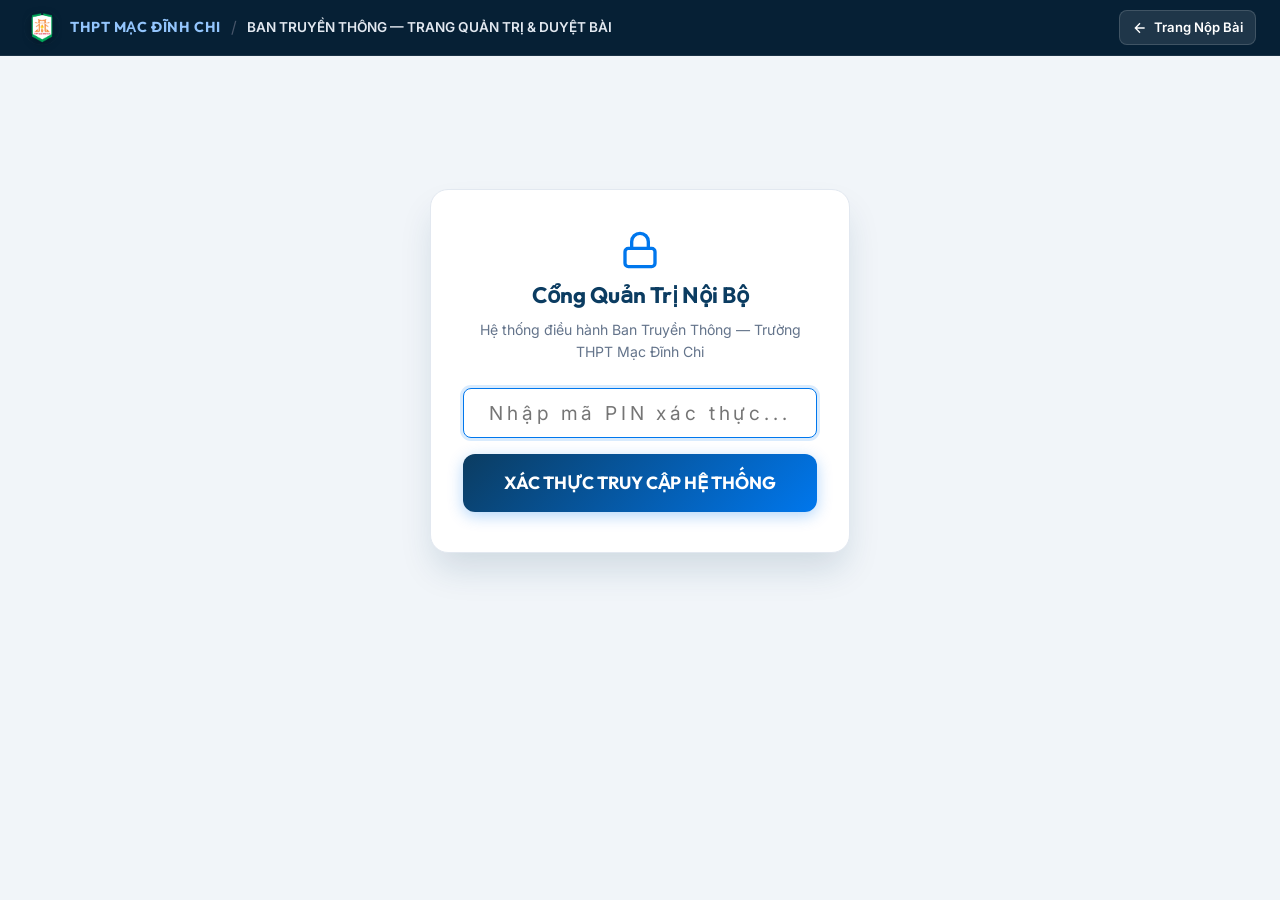
==== commit 525030f7: "feat: chuẩn hóa phong cách hành chính nghiêm túc, chuyển đổi Quản Trị Hệ Thống và bổ sung module Cấu" ====
--- a/admin.html
+++ b/admin.html
@@ -31,6 +31,9 @@
 
       <div class="nav-actions">
         <div id="roleBadgeContainer" class="nav-role-badge"></div>
+        <button type="button" id="btnUpgradeSuper" class="btn-upgrade-super" onclick="promptUpgradeSuperAdmin()" style="display: none;">
+          Chuyển Quyền Quản Trị
+        </button>
         <a href="index.html" class="nav-link-btn">
           <svg width="16" height="16" viewBox="0 0 24 24" fill="none" stroke="currentColor" stroke-width="2">
             <path d="M19 12H5M12 19l-7-7 7-7"/>
@@ -47,20 +50,25 @@
   <!-- MÀN HÌNH KHÓA BẢO MẬT (PIN CODE) -->
   <div id="pinScreen" class="pin-screen">
     <div class="pin-card">
-      <div class="pin-icon">🔐</div>
-      <h2 class="pin-title">Khu Vực Quản Trị Nội Bộ</h2>
-      <p class="pin-desc">Dành riêng cho Thành viên Ban Truyền Thông THPT Mạc Đĩnh Chi</p>
+      <div class="pin-icon-wrap">
+        <svg width="40" height="40" viewBox="0 0 24 24" fill="none" stroke="#0077ed" stroke-width="2" stroke-linecap="round" stroke-linejoin="round">
+          <rect x="3" y="11" width="18" height="11" rx="2" ry="2"></rect>
+          <path d="M7 11V7a5 5 0 0 1 10 0v4"></path>
+        </svg>
+      </div>
+      <h2 class="pin-title">Cổng Quản Trị Nội Bộ</h2>
+      <p class="pin-desc">Hệ thống điều hành Ban Truyền Thông — Trường THPT Mạc Đĩnh Chi</p>
       
       <form id="pinForm" onsubmit="handlePinSubmit(event)">
         <div class="form-group">
           <input type="password" id="pinInput" class="custom-input pin-input" 
-                 placeholder="Nhập mã PIN truy cập..." autofocus required>
+                 placeholder="Nhập mã PIN xác thực..." autofocus required>
         </div>
         <button type="submit" class="btn-primary" style="margin-top: 10px;">
-          ĐĂNG NHẬP VÀO HỆ THỐNG
+          XÁC THỰC TRUY CẬP HỆ THỐNG
         </button>
       </form>
-      <p id="pinError" class="pin-error" style="display: none;">Mã PIN không chính xác. Vui lòng thử lại!</p>
+      <p id="pinError" class="pin-error" style="display: none;">Mã PIN không chính xác. Vui lòng kiểm tra lại!</p>
     </div>
   </div>
 
@@ -76,18 +84,21 @@
         </div>
       </div>
 
-      <nav class="admin-tab-nav" aria-label="Các phân hệ quản trị">
+      <nav class="admin-tab-nav" id="adminTabNav" aria-label="Các phân hệ quản trị">
         <button type="button" class="admin-tab-pill active" id="tabBtnTickets" onclick="switchAdminTab('tickets')">
-          📋 Quản Lý Duyệt Bài
-        </button>
-        <button type="button" class="admin-tab-pill" id="tabBtnAnalytics" onclick="switchAdminTab('analytics')">
-          📊 Báo Cáo &amp; Thi Đua Tổ Bộ Môn
-        </button>
-        <button type="button" class="admin-tab-pill" id="tabBtnTeam" onclick="switchAdminTab('team')">
-          👥 Đội Ngũ BTT &amp; Phân Công
-        </button>
-        <button type="button" class="admin-tab-pill" id="tabBtnAudit" onclick="switchAdminTab('audit')">
-          🛡️ Nhật Ký &amp; Sao Lưu Dữ Liệu
+          Quản Lý Bài Viết
+        </button>
+        <button type="button" class="admin-tab-pill super-only-tab" id="tabBtnAnalytics" onclick="switchAdminTab('analytics')" style="display: none;">
+          Báo Cáo &amp; Thi Đua
+        </button>
+        <button type="button" class="admin-tab-pill super-only-tab" id="tabBtnTeam" onclick="switchAdminTab('team')" style="display: none;">
+          Đội Ngũ Kiểm Duyệt
+        </button>
+        <button type="button" class="admin-tab-pill super-only-tab" id="tabBtnConfig" onclick="switchAdminTab('config')" style="display: none;">
+          Cấu Hình Hệ Thống
+        </button>
+        <button type="button" class="admin-tab-pill super-only-tab" id="tabBtnAudit" onclick="switchAdminTab('audit')" style="display: none;">
+          Nhật Ký &amp; Sao Lưu
         </button>
       </nav>
     </div>
@@ -97,7 +108,14 @@
       <!-- Header Thống Kê (Metric Cards) -->
       <section class="metrics-grid">
       <div class="metric-card">
-        <div class="metric-icon bg-blue">📥</div>
+        <div class="metric-icon bg-blue">
+          <svg width="22" height="22" viewBox="0 0 24 24" fill="none" stroke="currentColor" stroke-width="2">
+            <path d="M14 2H6a2 2 0 0 0-2 2v16a2 2 0 0 0 2 2h12a2 2 0 0 0 2-2V8z"></path>
+            <polyline points="14 2 14 8 20 8"></polyline>
+            <line x1="16" y1="13" x2="8" y2="13"></line>
+            <line x1="16" y1="17" x2="8" y2="17"></line>
+          </svg>
+        </div>
         <div class="metric-data">
           <span class="metric-value" id="statTotal">0</span>
           <span class="metric-label">Tổng bài tiếp nhận</span>
@@ -105,7 +123,12 @@
       </div>
 
       <div class="metric-card">
-        <div class="metric-icon bg-amber">⏳</div>
+        <div class="metric-icon bg-amber">
+          <svg width="22" height="22" viewBox="0 0 24 24" fill="none" stroke="currentColor" stroke-width="2">
+            <circle cx="12" cy="12" r="10"></circle>
+            <polyline points="12 6 12 12 16 14"></polyline>
+          </svg>
+        </div>
         <div class="metric-data">
           <span class="metric-value" id="statReceived">0</span>
           <span class="metric-label">Mới nhận / Chờ duyệt</span>
@@ -113,7 +136,13 @@
       </div>
 
       <div class="metric-card">
-        <div class="metric-icon bg-red">⚠️</div>
+        <div class="metric-icon bg-red">
+          <svg width="22" height="22" viewBox="0 0 24 24" fill="none" stroke="currentColor" stroke-width="2">
+            <path d="M10.29 3.86L1.82 18a2 2 0 0 0 1.71 3h16.94a2 2 0 0 0 1.71-3L13.71 3.86a2 2 0 0 0-3.42 0z"></path>
+            <line x1="12" y1="9" x2="12" y2="13"></line>
+            <line x1="12" y1="17" x2="12.01" y2="17"></line>
+          </svg>
+        </div>
         <div class="metric-data">
           <span class="metric-value" id="statRevision">0</span>
           <span class="metric-label">Yêu cầu sửa đổi</span>
@@ -121,7 +150,12 @@
       </div>
 
       <div class="metric-card">
-        <div class="metric-icon bg-green">✅</div>
+        <div class="metric-icon bg-green">
+          <svg width="22" height="22" viewBox="0 0 24 24" fill="none" stroke="currentColor" stroke-width="2">
+            <path d="M22 11.08V12a10 10 0 1 1-5.93-9.14"></path>
+            <polyline points="22 4 12 14.01 9 11.01"></polyline>
+          </svg>
+        </div>
         <div class="metric-data">
           <span class="metric-value" id="statApproved">0</span>
           <span class="metric-label">Đã duyệt / Đã đăng</span>
@@ -210,15 +244,15 @@
     <section id="viewAnalytics" class="admin-tab-view" style="display: none;">
       <div class="view-header-bar">
         <div>
-          <h2 class="view-heading">📊 Thống Kê &amp; Xếp Hạng Thi Đua Truyền Thông Các Tổ Chuyên Môn</h2>
-          <p class="view-subheading">Tổng hợp thời gian thực phục vụ xếp loại thi đua tổ bộ môn và báo cáo Ban Giám Hiệu</p>
+          <h2 class="view-heading">Thống Kê Hoạt Động &amp; Xếp Hạng Thi Đua Tổ Bộ Môn</h2>
+          <p class="view-subheading">Dữ liệu tổng hợp thời gian thực phục vụ công tác đánh giá thi đua và báo cáo Ban Giám Hiệu</p>
         </div>
         <div class="view-actions-group">
           <button type="button" class="btn-action-primary" onclick="exportTicketsToCSV()">
-            📥 Xuất Báo Cáo Excel (CSV)
+            Xuất Báo Cáo Excel (CSV)
           </button>
           <button type="button" class="btn-action-outline" onclick="printAnalyticsReport()">
-            🖨️ In Báo Cáo / Xuất PDF
+            In Báo Cáo / Xuất PDF
           </button>
         </div>
       </div>
@@ -226,15 +260,13 @@
       <!-- KPI Summary Cards -->
       <div class="analytics-kpi-grid">
         <div class="kpi-card">
-          <span class="kpi-icon">🏆</span>
           <div class="kpi-body">
-            <span class="kpi-title">Đơn Vị Nộp Nhiều Nhất</span>
+            <span class="kpi-title">Đơn Vị Đóng Góp Nhiều Nhất</span>
             <span id="kpiTopDept" class="kpi-number">-</span>
             <span id="kpiTopDeptCount" class="kpi-sub">- bài viết</span>
           </div>
         </div>
         <div class="kpi-card">
-          <span class="kpi-icon">⚡</span>
           <div class="kpi-body">
             <span class="kpi-title">Tỷ Lệ Duyệt Thành Công</span>
             <span id="kpiApprovalRate" class="kpi-number">0%</span>
@@ -242,19 +274,17 @@
           </div>
         </div>
         <div class="kpi-card">
-          <span class="kpi-icon">⚠️</span>
           <div class="kpi-body">
-            <span class="kpi-title">Tỷ Lệ Cần Sửa Đổi</span>
+            <span class="kpi-title">Tỷ Lệ Yêu Cầu Sửa Đổi</span>
             <span id="kpiRevisionRate" class="kpi-number">0%</span>
-            <span class="kpi-sub">Yêu cầu hoàn thiện lại</span>
+            <span class="kpi-sub">Cần hoàn thiện bổ sung</span>
           </div>
         </div>
         <div class="kpi-card">
-          <span class="kpi-icon">🏫</span>
           <div class="kpi-body">
-            <span class="kpi-title">Đơn Vị Đã Tham Gia</span>
+            <span class="kpi-title">Số Đơn Vị Đã Tham Gia</span>
             <span id="kpiActiveDepts" class="kpi-number">0 / 27</span>
-            <span class="kpi-sub">Tổ bộ môn &amp; CLB</span>
+            <span class="kpi-sub">Tổ chuyên môn &amp; CLB</span>
           </div>
         </div>
       </div>
@@ -289,8 +319,13 @@
     <section id="viewTeam" class="admin-tab-view" style="display: none;">
       <div class="view-header-bar">
         <div>
-          <h2 class="view-heading">👥 Đội Ngũ Kiểm Duyệt &amp; Cân Bằng Tải Phân Công (BTT)</h2>
-          <p class="view-subheading">Theo dõi số lượng bài viết đang thụ lý của 12 thành viên trong Ban Truyền Thông MDC</p>
+          <h2 class="view-heading">Quản Lý Đội Ngũ Kiểm Duyệt &amp; Cân Bằng Tải Phân Công</h2>
+          <p class="view-subheading">Theo dõi số lượng bài viết đang thụ lý của các thành viên trong Ban Truyền Thông MDC</p>
+        </div>
+        <div class="view-actions-group">
+          <button type="button" class="btn-action-primary" onclick="promptAddReviewer()">
+            Thêm Thành Viên Mới
+          </button>
         </div>
       </div>
 
@@ -299,27 +334,104 @@
       </div>
     </section>
 
-    <!-- VIEW 4: NHẬT KÝ HỆ THỐNG & AN TOÀN DỮ LIỆU -->
+    <!-- VIEW 4: CẤU HÌNH VẬN HÀNH HỆ THỐNG -->
+    <section id="viewConfig" class="admin-tab-view" style="display: none;">
+      <div class="view-header-bar">
+        <div>
+          <h2 class="view-heading">Cấu Hình Vận Hành &amp; Điều Khiển Hệ Thống</h2>
+          <p class="view-subheading">Điều chỉnh trạng thái cổng tiếp nhận bài, thông báo tiêu điểm trang chủ và danh mục CLB</p>
+        </div>
+        <div class="view-actions-group">
+          <button type="button" class="btn-action-primary" onclick="saveSystemSettings()">
+            Lưu Thiết Lập Cấu Hình
+          </button>
+        </div>
+      </div>
+
+      <div class="config-grid">
+        <!-- Cấu hình 1: Trạng thái cổng -->
+        <div class="config-card">
+          <div class="config-card-header">
+            <h3 class="config-card-title">1. Trạng Thái Cổng Tiếp Nhận Bài Viết</h3>
+            <span class="config-card-desc">Kiểm soát cho phép giáo viên và học sinh gửi bài mới</span>
+          </div>
+          <div class="config-card-body">
+            <div class="form-group">
+              <label class="config-toggle-label">
+                <input type="checkbox" id="cfgPortalOpen" checked onchange="togglePortalStateFields()">
+                <span class="toggle-slider"></span>
+                <span id="cfgPortalStateText" class="toggle-text status-open">Đang Mở Tiếp Nhận Bài</span>
+              </label>
+            </div>
+            <div id="cfgClosedReasonGroup" class="form-group" style="display: none; margin-top: 1rem;">
+              <label for="cfgClosedReason" class="input-label">Thông Báo Khi Tạm Đóng Cổng:</label>
+              <textarea id="cfgClosedReason" rows="2" class="custom-textarea" 
+                        placeholder="Ví dụ: Cổng tiếp nhận hiện đang tạm đóng để phục vụ công tác sơ kết học kỳ. Hệ thống sẽ mở lại vào ngày 05/01/2027."></textarea>
+            </div>
+          </div>
+        </div>
+
+        <!-- Cấu hình 2: Banner thông báo -->
+        <div class="config-card">
+          <div class="config-card-header">
+            <h3 class="config-card-title">2. Thông Báo Tiêu Điểm Đầu Trang Chủ</h3>
+            <span class="config-card-desc">Hiển thị thông điệp chính thức của BTT lên đầu trang nộp bài</span>
+          </div>
+          <div class="config-card-body">
+            <div class="form-group">
+              <label class="config-toggle-label">
+                <input type="checkbox" id="cfgBannerActive" onchange="toggleBannerStateFields()">
+                <span class="toggle-slider"></span>
+                <span id="cfgBannerStateText" class="toggle-text">Tắt Thông Báo Ghim</span>
+              </label>
+            </div>
+            <div id="cfgBannerTextGroup" class="form-group" style="margin-top: 1rem;">
+              <label for="cfgBannerText" class="input-label">Nội Dung Thông Báo Tiêu Điểm:</label>
+              <textarea id="cfgBannerText" rows="2" class="custom-textarea" 
+                        placeholder="Ví dụ: Hạn chót nộp bài và hình ảnh hoạt động chào mừng Ngày 20/11 là 17h00 ngày 15/11/2026."></textarea>
+            </div>
+          </div>
+        </div>
+
+        <!-- Cấu hình 3: Quản lý CLB -->
+        <div class="config-card">
+          <div class="config-card-header">
+            <h3 class="config-card-title">3. Quản Lý Danh Mục Câu Lạc Bộ &amp; Đơn Vị</h3>
+            <span class="config-card-desc">Thêm Câu lạc bộ mới vào danh sách lựa chọn của học sinh</span>
+          </div>
+          <div class="config-card-body">
+            <div class="inline-add-group">
+              <input type="text" id="cfgNewClubName" class="custom-input" placeholder="Nhập tên Câu lạc bộ mới cần thêm...">
+              <button type="button" class="btn-action-outline" onclick="handleAddClub()">
+                Thêm CLB
+              </button>
+            </div>
+            <div class="tags-container" id="cfgClubsTagList" style="margin-top: 1rem;"></div>
+          </div>
+        </div>
+      </div>
+    </section>
+
+    <!-- VIEW 5: NHẬT KÝ HỆ THỐNG & AN TOÀN DỮ LIỆU -->
     <section id="viewAudit" class="admin-tab-view" style="display: none;">
       <div class="view-header-bar">
         <div>
-          <h2 class="view-heading">🛡️ Trung Tâm Giám Sát Nhật Ký &amp; An Toàn Dữ Liệu</h2>
-          <p class="view-subheading">Ghi nhận lịch sử thao tác kiểm duyệt và công cụ sao lưu dự phòng toàn bộ cơ sở dữ liệu</p>
+          <h2 class="view-heading">Trung Tâm Giám Sát Nhật Ký &amp; An Toàn Dữ Liệu</h2>
+          <p class="view-subheading">Ghi nhận lịch sử thao tác kiểm duyệt và công cụ sao lưu dự phòng cơ sở dữ liệu</p>
         </div>
         <div class="view-actions-group">
           <button type="button" class="btn-action-primary" onclick="exportDatabaseJSON()">
-            💾 Tải Toàn Bộ Database (JSON Backup)
+            Tải Bản Sao Lưu Database (JSON)
           </button>
           <button type="button" class="btn-action-outline" onclick="clearAuditLogs()">
-            🗑️ Xóa Nhật Ký Cũ
+            Xóa Lịch Sử Cũ
           </button>
         </div>
       </div>
 
       <div class="audit-info-banner">
-        <span class="banner-icon">💡</span>
         <div class="banner-text">
-          <strong>An toàn dữ liệu 100%:</strong> Toàn bộ dữ liệu bài viết và tệp đính kèm được tự động lưu trữ trên Google Drive &amp; Google Sheets của nhà trường. Thầy Tín có thể bấm <strong>"Tải Toàn Bộ Database (JSON Backup)"</strong> bất kỳ lúc nào để lưu trữ bản snapshot ngoại tuyến về máy tính cá nhân.
+          <strong>An toàn dữ liệu:</strong> Toàn bộ dữ liệu bài viết và tệp đính kèm được tự động lưu trữ trên Google Drive &amp; Google Sheets của nhà trường. Quản trị viên có thể bấm <strong>"Tải Bản Sao Lưu Database (JSON)"</strong> bất kỳ lúc nào để lưu trữ bản snapshot ngoại tuyến về máy tính cá nhân.
         </div>
       </div>
 
@@ -438,7 +550,7 @@
 
             <!-- Cảnh báo sửa đổi nếu > 2 lần -->
             <div id="revisionAlert" class="revision-alert" style="display: none;">
-              ⚠️ <strong>Cảnh báo:</strong> Bài viết này đã sửa đổi <span id="revCountNum">0</span> lần. Theo quy chế BTT: nếu sửa quá 2 lần sẽ tính Không đảm bảo chất lượng!
+              <strong>Lưu ý:</strong> Bài viết này đã sửa đổi <span id="revCountNum">0</span> lần. Theo quy chế BTT: nếu sửa quá 2 lần sẽ tính Không đảm bảo chất lượng!
             </div>
 
             <!-- Lý do yêu cầu sửa / Ghi chú phản hồi -->
@@ -456,7 +568,11 @@
                   <span>Tự động gửi email thông báo khi lưu</span>
                 </label>
                 <button type="button" id="btnSendDirectEmail" class="btn-send-email-direct" onclick="handleSendDirectEmail()">
-                  ✉️ Gửi Email Ngay
+                  <svg width="14" height="14" viewBox="0 0 24 24" fill="none" stroke="currentColor" stroke-width="2">
+                    <path d="M4 4h16c1.1 0 2 .9 2 2v12c0 1.1-.9 2-2 2H4c-1.1 0-2-.9-2-2V6c0-1.1.9-2 2-2z"></path>
+                    <polyline points="22,6 12,13 2,6"></polyline>
+                  </svg>
+                  <span>Gửi Email Ngay</span>
                 </button>
               </div>
               <div id="emailTargetInfo" class="email-target-info">
--- a/css/style.css
+++ b/css/style.css
@@ -1324,6 +1324,47 @@
   transform: translateY(-1px);
 }
 
+.btn-action-delete {
+  background: #fee2e2;
+  color: #dc2626;
+  border: 1px solid #fca5a5;
+  padding: 5px 8px;
+  border-radius: var(--radius-sm);
+  font-size: 0.8rem;
+  cursor: pointer;
+  transition: var(--transition);
+  display: inline-flex;
+  align-items: center;
+  justify-content: center;
+}
+
+.btn-action-delete:hover {
+  background: #fecaca;
+  color: #b91c1c;
+  transform: translateY(-1px);
+}
+
+.btn-upgrade-super {
+  background: #fef3c7;
+  color: #b45309;
+  border: 1px solid #fde68a;
+  padding: 6px 12px;
+  border-radius: var(--radius-sm);
+  font-size: 0.8rem;
+  font-weight: 700;
+  cursor: pointer;
+  transition: var(--transition);
+  display: inline-flex;
+  align-items: center;
+  gap: 4px;
+}
+
+.btn-upgrade-super:hover {
+  background: #fde68a;
+  color: #92400e;
+  transform: translateY(-1px);
+}
+
 /* Empty & Loading States */
 .loading-state, .empty-state {
   text-align: center;
@@ -1593,16 +1634,20 @@
   align-items: center;
 }
 
+.badge-role-admin,
 .badge-role-super {
-  background: linear-gradient(135deg, #f59e0b 0%, #d97706 100%);
-  color: #ffffff;
+  background: #0f172a;
+  color: #38bdf8;
+  border: 1px solid #1e3a8a;
   padding: 5px 12px;
   border-radius: 9999px;
   font-size: 0.75rem;
   font-weight: 700;
   letter-spacing: 0.04em;
-  box-shadow: 0 2px 8px rgba(217, 119, 6, 0.35);
-  animation: pulseSuper 2s infinite ease-in-out;
+  display: inline-flex;
+  align-items: center;
+  gap: 6px;
+  box-shadow: 0 1px 3px rgba(15, 23, 42, 0.15);
 }
 
 .badge-role-editor {
@@ -1613,12 +1658,6 @@
   border-radius: 9999px;
   font-size: 0.75rem;
   font-weight: 600;
-}
-
-@keyframes pulseSuper {
-  0% { transform: scale(1); }
-  50% { transform: scale(1.03); }
-  100% { transform: scale(1); }
 }
 
 /* Header Bar & Tab Navigation */
@@ -2017,16 +2056,261 @@
   font-weight: 700;
 }
 
-/* Print styling */
-@media print {
-  .top-nav-bar, .admin-tab-nav, .view-actions-group, .modal-overlay, #btnLogout {
-    display: none !important;
-  }
-  .admin-main {
-    padding: 0 !important;
-  }
-  .admin-table {
-    font-size: 10pt !important;
-  }
-}
-
+/* Rank badges (Trang trọng thay thế icon huân chương) */
+.rank-badge {
+  display: inline-block;
+  padding: 3px 10px;
+  border-radius: 4px;
+  font-size: 0.78rem;
+  font-weight: 700;
+  text-transform: uppercase;
+}
+.rank-badge.rank-1 {
+  background: #fef3c7;
+  color: #92400e;
+  border: 1px solid #fde68a;
+}
+.rank-badge.rank-2 {
+  background: #f1f5f9;
+  color: #334155;
+  border: 1px solid #cbd5e1;
+}
+.rank-badge.rank-3 {
+  background: #ffedd5;
+  color: #9a3412;
+  border: 1px solid #fed7aa;
+}
+
+/* Monogram đội ngũ kiểm duyệt */
+.team-monogram {
+  width: 44px;
+  height: 44px;
+  border-radius: var(--radius-sm);
+  background: #0077ed;
+  color: #ffffff;
+  font-size: 0.92rem;
+  font-weight: 700;
+  display: flex;
+  align-items: center;
+  justify-content: center;
+  letter-spacing: 0.05em;
+  box-shadow: 0 1px 3px rgba(0, 119, 237, 0.2);
+}
+
+.team-card-footer {
+  display: flex;
+  gap: 8px;
+  align-items: center;
+  margin-top: 0.5rem;
+}
+
+.btn-remove-reviewer {
+  background: #fef2f2;
+  color: #b91c1c;
+  border: 1px solid #fecaca;
+  padding: 6px 12px;
+  border-radius: var(--radius-sm);
+  font-size: 0.8rem;
+  font-weight: 600;
+  cursor: pointer;
+  transition: var(--transition);
+}
+
+.btn-remove-reviewer:hover {
+  background: #fee2e2;
+  border-color: #fca5a5;
+}
+
+/* Cấu Hình Vận Hành Hệ Thống */
+.config-grid {
+  display: grid;
+  grid-template-columns: repeat(auto-fit, minmax(320px, 1fr));
+  gap: 1.5rem;
+}
+
+.config-card {
+  background: #ffffff;
+  border: 1px solid #e2e8f0;
+  border-radius: var(--radius-md);
+  box-shadow: 0 1px 3px rgba(0, 0, 0, 0.05);
+  display: flex;
+  flex-direction: column;
+}
+
+.config-card-header {
+  padding: 1.25rem 1.5rem 1rem;
+  border-bottom: 1px solid #f1f5f9;
+}
+
+.config-card-title {
+  font-size: 0.98rem;
+  font-weight: 700;
+  color: #0f172a;
+  margin: 0 0 4px;
+}
+
+.config-card-desc {
+  font-size: 0.8rem;
+  color: #64748b;
+}
+
+.config-card-body {
+  padding: 1.25rem 1.5rem;
+  flex: 1;
+}
+
+.config-toggle-label {
+  display: inline-flex;
+  align-items: center;
+  gap: 12px;
+  cursor: pointer;
+  user-select: none;
+}
+
+.config-toggle-label input[type="checkbox"] {
+  display: none;
+}
+
+.toggle-slider {
+  position: relative;
+  width: 44px;
+  height: 24px;
+  background-color: #cbd5e1;
+  border-radius: 9999px;
+  transition: var(--transition);
+}
+
+.toggle-slider::before {
+  content: "";
+  position: absolute;
+  width: 18px;
+  height: 18px;
+  left: 3px;
+  top: 3px;
+  background-color: #ffffff;
+  border-radius: 50%;
+  transition: var(--transition);
+  box-shadow: 0 1px 3px rgba(0, 0, 0, 0.2);
+}
+
+.config-toggle-label input:checked + .toggle-slider {
+  background-color: #059669;
+}
+
+.config-toggle-label input:checked + .toggle-slider::before {
+  transform: translateX(20px);
+}
+
+.toggle-text {
+  font-size: 0.88rem;
+  font-weight: 600;
+  color: #64748b;
+}
+
+.toggle-text.status-open {
+  color: #059669;
+}
+
+.toggle-text.status-closed {
+  color: #dc2626;
+}
+
+.inline-add-group {
+  display: flex;
+  gap: 8px;
+}
+
+.tags-container {
+  display: flex;
+  flex-wrap: wrap;
+  gap: 8px;
+}
+
+.dept-tag-item {
+  background: #f1f5f9;
+  border: 1px solid #e2e8f0;
+  border-radius: var(--radius-sm);
+  padding: 5px 10px;
+  font-size: 0.82rem;
+  color: #334155;
+  display: inline-flex;
+  align-items: center;
+  gap: 6px;
+}
+
+.btn-remove-tag {
+  background: transparent;
+  border: none;
+  color: #94a3b8;
+  font-size: 1.1rem;
+  line-height: 1;
+  cursor: pointer;
+  padding: 0 2px;
+}
+
+.btn-remove-tag:hover {
+  color: #ef4444;
+}
+
+/* Thông Báo Ghim & Khóa Cổng Cho Trang Chủ */
+.portal-notice-banner {
+  background: #eff6ff;
+  border-left: 4px solid #0077ed;
+  border-radius: var(--radius-sm);
+  padding: 0.9rem 1.25rem;
+  margin-bottom: 1.5rem;
+  display: flex;
+  align-items: center;
+  gap: 12px;
+  box-shadow: 0 1px 3px rgba(0, 119, 237, 0.08);
+}
+
+.portal-notice-banner svg {
+  flex-shrink: 0;
+  color: #0077ed;
+}
+
+.portal-notice-banner-text {
+  font-size: 0.88rem;
+  color: #1e3a8a;
+  line-height: 1.5;
+}
+
+.portal-closed-box {
+  background: #ffffff;
+  border: 1px solid #fecaca;
+  border-radius: var(--radius-lg);
+  padding: 3rem 2rem;
+  text-align: center;
+  box-shadow: 0 4px 12px rgba(239, 68, 68, 0.08);
+  margin: 2rem 0;
+}
+
+.portal-closed-box .closed-icon {
+  width: 56px;
+  height: 56px;
+  margin: 0 auto 1.25rem;
+  color: #dc2626;
+  background: #fee2e2;
+  border-radius: 50%;
+  display: flex;
+  align-items: center;
+  justify-content: center;
+}
+
+.portal-closed-box h2 {
+  font-family: var(--font-heading);
+  font-size: 1.35rem;
+  color: #991b1b;
+  margin-bottom: 0.75rem;
+}
+
+.portal-closed-box p {
+  color: #475569;
+  font-size: 0.95rem;
+  max-width: 550px;
+  margin: 0 auto;
+  line-height: 1.6;
+}
+
+
